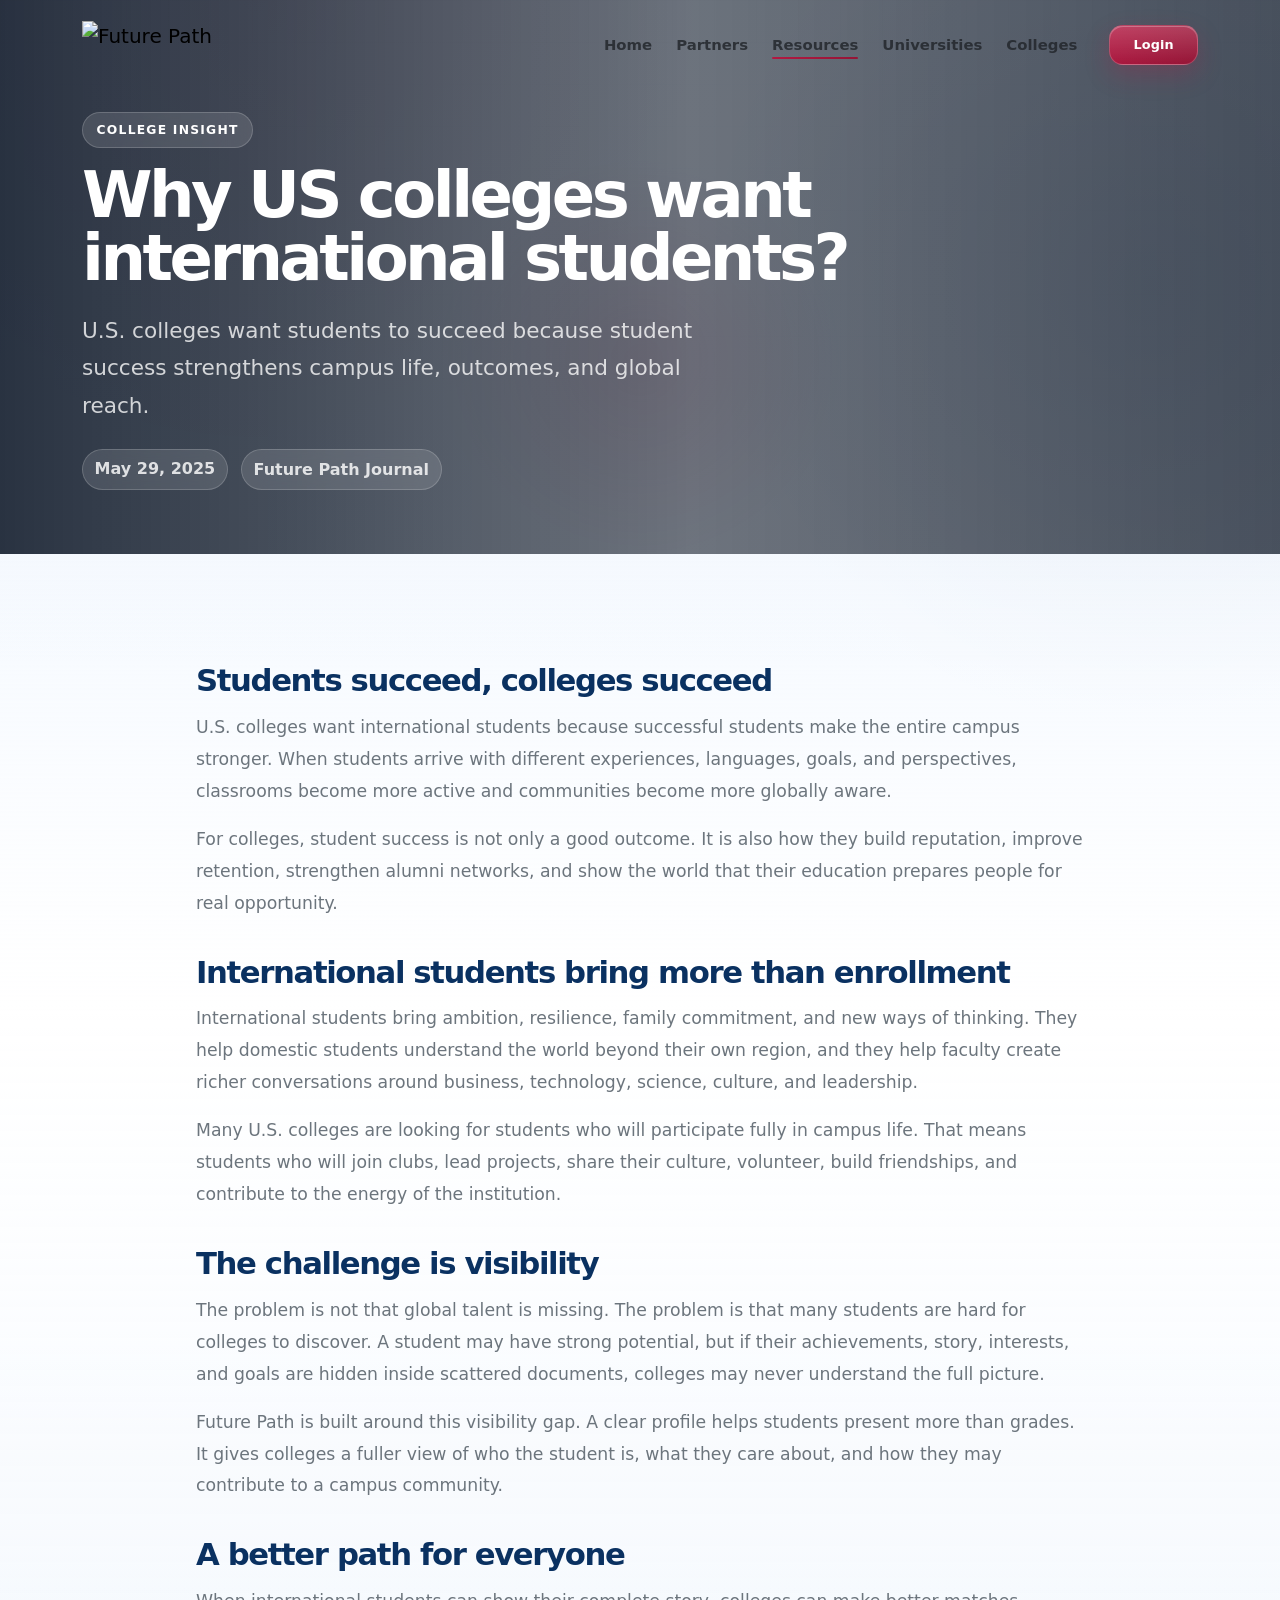
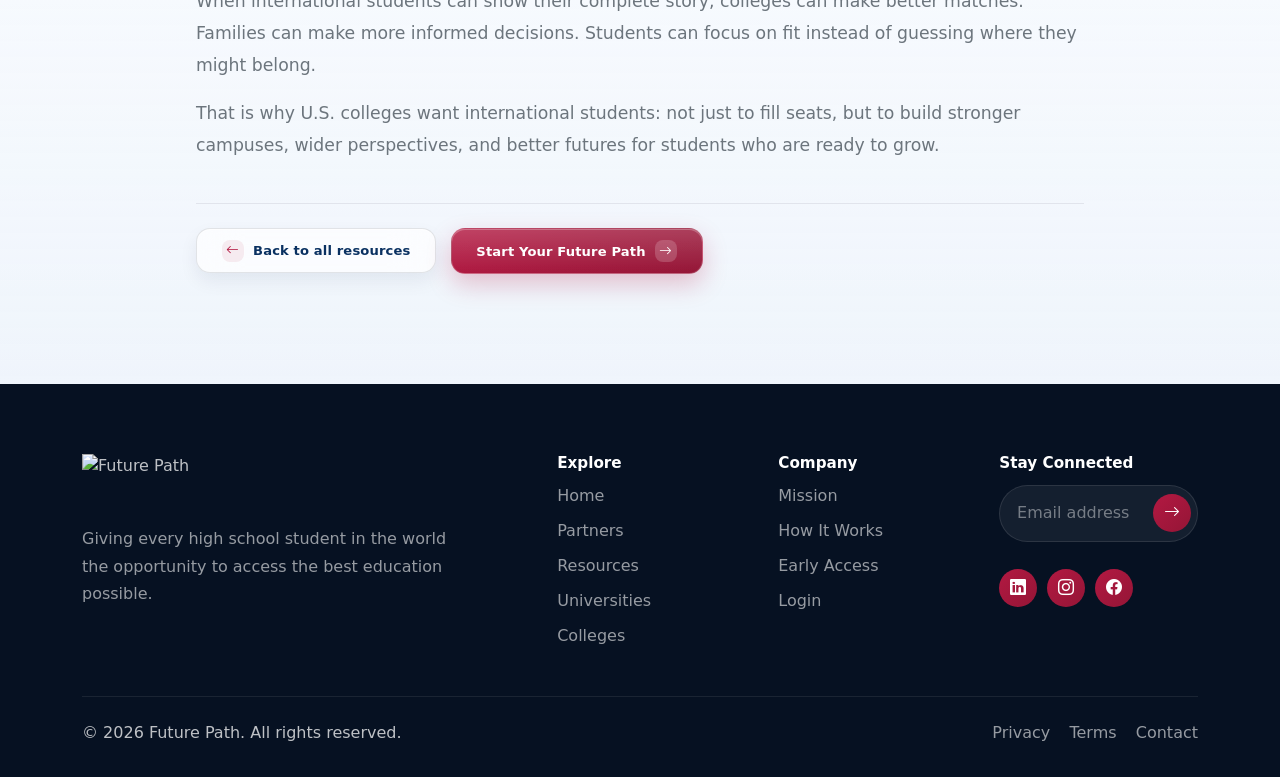
==== article.html @ 93740e4b "first commit first commit" ====
<!doctype html>
<html lang="en">
  <head>
    <meta charset="utf-8">
    <meta name="viewport" content="width=device-width, initial-scale=1">
    <meta
      name="description"
      content="Read the full Future Path Journal article."
    >
    <title>Future Path Journal Article | Future Path</title>

    <link rel="preconnect" href="https://cdn.jsdelivr.net">
    <link rel="preconnect" href="https://unpkg.com">
    <link
      href="https://cdn.jsdelivr.net/npm/bootstrap@5.3.3/dist/css/bootstrap.min.css"
      rel="stylesheet"
      integrity="sha384-QWTKZyjpPEjISv5WaRU9Oer+R0CEaRZ9SAzqREqN7E1MxLvmwPpT2cyVnf0O8sDG"
      crossorigin="anonymous"
    >
    <link
      href="https://cdn.jsdelivr.net/npm/bootstrap-icons@1.11.3/font/bootstrap-icons.min.css"
      rel="stylesheet"
    >
    <link rel="stylesheet" href="https://unpkg.com/aos@2.3.1/dist/aos.css">
    <link rel="stylesheet" href="https://cdn.jsdelivr.net/npm/swiper@11/swiper-bundle.min.css">
    <link rel="stylesheet" href="style.css">
  </head>
  <body>
    <div class="page-noise" aria-hidden="true"></div>
    <div class="cursor-glow" aria-hidden="true"></div>

    <nav class="navbar navbar-expand-lg fixed-top fp-navbar" aria-label="Primary navigation">
      <div class="container">
        <a class="navbar-brand brand-mark" href="index.html#home" aria-label="Future Path home">
          <img
            class="brand-logo"
            src="https://myfuturepath.us/web/image/website/1/logo/My%20Website?unique=0751440"
            alt="Future Path"
          >
        </a>

        <button
          class="navbar-toggler border-0"
          type="button"
          data-bs-toggle="collapse"
          data-bs-target="#mainNavbar"
          aria-controls="mainNavbar"
          aria-expanded="false"
          aria-label="Toggle navigation"
        >
          <span class="hamburger-lines">
            <span></span>
            <span></span>
            <span></span>
          </span>
        </button>

        <div class="collapse navbar-collapse" id="mainNavbar">
          <ul class="navbar-nav ms-auto align-items-lg-center gap-lg-2">
            <li class="nav-item"><a class="nav-link" href="index.html#home">Home</a></li>
            <li class="nav-item"><a class="nav-link" href="index.html#partners">Partners</a></li>
            <li class="nav-item"><a class="nav-link active" href="resources.html">Resources</a></li>
            <li class="nav-item"><a class="nav-link" href="universities.html">Universities</a></li>
            <li class="nav-item"><a class="nav-link" href="https://myfuturepath.us/web/login">Colleges</a></li>
          </ul>
          <div class="nav-actions ms-lg-4">
            <a class="btn btn-primary-gradient" href="https://myfuturepath.us/web/login">Login</a>
          </div>
        </div>
      </div>
    </nav>

    <main id="article" class="article-page" data-article-page>
      <section class="article-hero section-shell overflow-hidden">
        <div class="container position-relative">
          <div class="article-hero-grid">
            <div class="article-hero-copy" data-aos="fade-up">
              <span id="articleCategory" class="eyebrow">Journal</span>
              <h1 id="articleTitle" class="display-heading">The Future Path Journal</h1>
              <p id="articleExcerpt" class="hero-subtitle"></p>
              <div class="article-meta-line">
                <time id="articleDate"></time>
                <span>Future Path Journal</span>
              </div>
            </div>
          </div>
        </div>
      </section>

      <section class="article-content-section section-padding">
        <div class="container">
          <article class="article-shell" data-aos="fade-up">
            <div id="articleBody" class="article-body"></div>
            <div class="article-actions">
              <a class="btn btn-glass" href="resources.html#journal-list">
                <i class="bi bi-arrow-left"></i>
                Back to all resources
              </a>
              <a class="btn btn-primary-gradient" href="https://myfuturepath.us/web/signup">
                Start Your Future Path
                <i class="bi bi-arrow-right"></i>
              </a>
            </div>
          </article>
        </div>
      </section>
    </main>

    <footer class="site-footer">
      <div class="container">
        <div class="footer-top">
          <div class="footer-brand">
            <a class="brand-mark" href="index.html#home">
              <img
                class="brand-logo footer-logo"
                src="https://myfuturepath.us/web/image/website/1/logo/My%20Website?unique=0751440"
                alt="Future Path"
              >
            </a>
            <p>
              Giving every high school student in the world the opportunity to access the best education possible.
            </p>
          </div>
          <div class="footer-links">
            <div>
              <h3>Explore</h3>
              <a href="index.html#home">Home</a>
              <a href="index.html#partners">Partners</a>
              <a href="resources.html">Resources</a>
              <a href="universities.html">Universities</a>
              <a href="https://myfuturepath.us/web/login">Colleges</a>
            </div>
            <div>
              <h3>Company</h3>
              <a href="index.html#partners">Mission</a>
              <a href="index.html#how-it-works">How It Works</a>
              <a href="index.html#final-cta">Early Access</a>
              <a href="https://myfuturepath.us/web/login">Login</a>
            </div>
            <div>
              <h3>Stay Connected</h3>
              <form class="newsletter-form">
                <label class="visually-hidden" for="newsletterEmail">Email address</label>
                <input id="newsletterEmail" type="email" placeholder="Email address">
                <button type="submit" aria-label="Subscribe"><i class="bi bi-arrow-right"></i></button>
              </form>
              <div class="social-links">
                <a href="#" aria-label="LinkedIn"><i class="bi bi-linkedin"></i></a>
                <a href="#" aria-label="Instagram"><i class="bi bi-instagram"></i></a>
                <a href="#" aria-label="Facebook"><i class="bi bi-facebook"></i></a>
              </div>
            </div>
          </div>
        </div>
        <div class="footer-bottom">
          <span>&copy; 2026 Future Path. All rights reserved.</span>
          <div>
            <a href="#">Privacy</a>
            <a href="#">Terms</a>
            <a href="#">Contact</a>
          </div>
        </div>
      </div>
    </footer>

    <script
      src="https://cdn.jsdelivr.net/npm/bootstrap@5.3.3/dist/js/bootstrap.bundle.min.js"
      integrity="sha384-YvpcrYf0tY3lHB60NNkmXc5s9fDVZLESaAA55NDzOxhy9GkcIdslK1eN7N6jIeHz"
      crossorigin="anonymous"
    ></script>
    <script src="https://unpkg.com/aos@2.3.1/dist/aos.js"></script>
    <script src="https://cdn.jsdelivr.net/npm/swiper@11/swiper-bundle.min.js"></script>
    <script src="script.js"></script>
  </body>
</html>
---- style.css ----
:root {
  --100: #F8F9FA;
  --200: #E9ECEF;
  --300: #DEE2E6;
  --400: #CED4DA;
  --500: #ADB5BD;
  --600: #6C757D;
  --700: #495057;
  --800: #343A40;
  --900: #212529;
  --white-85: rgba(255, 255, 255, 0.85);
  --white-75: rgba(255, 255, 255, 0.75);
  --white-50: rgba(255, 255, 255, 0.5);
  --white-25: rgba(255, 255, 255, 0.25);
  --black-75: rgba(0, 0, 0, 0.75);
  --black-50: rgba(0, 0, 0, 0.5);
  --black-25: rgba(0, 0, 0, 0.25);
  --black-15: rgba(0, 0, 0, 0.15);
  --fp-red: #B31942;
  --fp-red-dark: #941536;
  --fp-navy: #0A3161;
  --fp-blue: #0A3161;
  --fp-sky: #315F8E;
  --fp-teal: #B31942;
  --fp-gold: #E9ECEF;
  --fp-ink: #212529;
  --fp-muted: #6C757D;
  --fp-white: #FFFFFF;
  --fp-soft: #F8F9FA;
  --fp-glass: rgba(255, 255, 255, 0.11);
  --fp-glass-border: rgba(255, 255, 255, 0.22);
  --fp-shadow: 0 28px 90px rgba(10, 49, 97, 0.16);
  --fp-radius: 28px;
  --fp-radius-lg: 38px;
  --fp-gradient: linear-gradient(135deg, var(--fp-red), var(--fp-red-dark));
  --fp-brand-gradient: linear-gradient(135deg, var(--fp-red), var(--fp-navy));
  --fp-warm-gradient: linear-gradient(135deg, var(--fp-red), var(--fp-navy));
}

* {
  box-sizing: border-box;
}

html {
  scroll-behavior: smooth;
}

body {
  margin: 0;
  min-width: 320px;
  overflow-x: hidden;
  color: var(--fp-ink);
  font-family: Inter, ui-sans-serif, system-ui, -apple-system, BlinkMacSystemFont, "Segoe UI", sans-serif;
  background:
    radial-gradient(circle at 20% 0%, rgba(179, 25, 66, 0.08), transparent 28rem),
    radial-gradient(circle at 90% 12%, rgba(10, 49, 97, 0.1), transparent 28rem),
    linear-gradient(180deg, var(--100) 0%, var(--fp-white) 36%, var(--200) 100%);
}

a {
  color: inherit;
  text-decoration: none;
}

img {
  max-width: 100%;
}

body:not(.aos-enabled) [data-aos] {
  opacity: 1 !important;
  transform: none !important;
  transition: none !important;
}

/* Local Bootstrap layout fallback keeps the page composed if CDN assets are unavailable. */
.container {
  width: min(100% - 2rem, 1320px);
  margin-right: auto;
  margin-left: auto;
}

.row {
  --bs-gutter-x: 1.5rem;
  --bs-gutter-y: 0;
  display: flex;
  flex-wrap: wrap;
  margin-top: calc(-1 * var(--bs-gutter-y));
  margin-right: calc(-0.5 * var(--bs-gutter-x));
  margin-left: calc(-0.5 * var(--bs-gutter-x));
}

.row > * {
  width: 100%;
  max-width: 100%;
  padding-right: calc(var(--bs-gutter-x) * 0.5);
  padding-left: calc(var(--bs-gutter-x) * 0.5);
  margin-top: var(--bs-gutter-y);
}

.g-4,
.gy-4 {
  --bs-gutter-y: 1.5rem;
}

.g-4,
.gx-4 {
  --bs-gutter-x: 1.5rem;
}

.g-5,
.gy-5 {
  --bs-gutter-y: 3rem;
}

.g-5,
.gx-5 {
  --bs-gutter-x: 3rem;
}

.align-items-center {
  align-items: center;
}

.align-items-start {
  align-items: flex-start;
}

.align-items-end {
  align-items: flex-end;
}

.justify-content-between {
  justify-content: space-between;
}

.justify-content-center {
  justify-content: center;
}

.position-relative {
  position: relative;
}

.overflow-hidden {
  overflow: hidden;
}

.text-center {
  text-align: center;
}

.mx-auto {
  margin-right: auto;
  margin-left: auto;
}

.mt-4 {
  margin-top: 1.5rem;
}

.mb-5 {
  margin-bottom: 3rem;
}

.ms-auto {
  margin-left: auto;
}

.w-100 {
  width: 100%;
}

.min-vh-100 {
  min-height: 100vh;
}

.order-1 {
  order: 1;
}

.order-2 {
  order: 2;
}

.visually-hidden {
  position: absolute !important;
  width: 1px !important;
  height: 1px !important;
  padding: 0 !important;
  margin: -1px !important;
  overflow: hidden !important;
  clip: rect(0, 0, 0, 0) !important;
  white-space: nowrap !important;
  border: 0 !important;
}

.fixed-top {
  position: fixed;
  top: 0;
  right: 0;
  left: 0;
  z-index: 1030;
}

.navbar {
  display: flex;
  align-items: center;
}

.navbar > .container,
.navbar-collapse,
.navbar-nav {
  display: flex;
  align-items: center;
}

.navbar > .container {
  justify-content: space-between;
}

.navbar-brand {
  margin-right: 1rem;
  white-space: nowrap;
}

.navbar-nav {
  flex-direction: column;
  margin: 0;
  padding-left: 0;
  list-style: none;
}

.nav-link {
  display: block;
  padding: 0.5rem;
}

.navbar-toggler {
  padding: 0.5rem;
  background: transparent;
}

.border-0 {
  border: 0 !important;
}

.collapse:not(.show) {
  display: none;
}

.btn-link {
  border: 0;
  background: transparent;
}

@media (min-width: 768px) {
  .col-md-6 {
    flex: 0 0 auto;
    width: 50%;
  }
}

@media (min-width: 992px) {
  .col-lg-3 {
    flex: 0 0 auto;
    width: 25%;
  }

  .col-lg-4 {
    flex: 0 0 auto;
    width: 33.333333%;
  }

  .col-lg-5 {
    flex: 0 0 auto;
    width: 41.666667%;
  }

  .col-lg-6 {
    flex: 0 0 auto;
    width: 50%;
  }

  .col-lg-7 {
    flex: 0 0 auto;
    width: 58.333333%;
  }

  .navbar-expand-lg .navbar-toggler {
    display: none;
  }

  .navbar-expand-lg .navbar-collapse {
    display: flex !important;
    flex-basis: auto;
  }

  .navbar-expand-lg .navbar-nav {
    flex-direction: row;
  }

  .ms-lg-4 {
    margin-left: 1.5rem;
  }

  .order-lg-1 {
    order: 1;
  }

  .order-lg-2 {
    order: 2;
  }
}

@media (min-width: 1200px) {
  .col-xl-3 {
    flex: 0 0 auto;
    width: 25%;
  }

  .col-xl-4 {
    flex: 0 0 auto;
    width: 33.333333%;
  }
}

.page-noise {
  position: fixed;
  inset: 0;
  z-index: -2;
  pointer-events: none;
  opacity: 0.28;
  background-image:
    linear-gradient(rgba(7, 22, 47, 0.03) 1px, transparent 1px),
    linear-gradient(90deg, rgba(7, 22, 47, 0.03) 1px, transparent 1px);
  background-size: 42px 42px;
  mask-image: linear-gradient(to bottom, black, transparent 78%);
}

.cursor-glow {
  position: fixed;
  left: var(--cursor-x, 50vw);
  top: var(--cursor-y, 40vh);
  z-index: -1;
  width: 420px;
  height: 420px;
  pointer-events: none;
  border-radius: 50%;
  background: radial-gradient(circle, rgba(179, 25, 66, 0.12), transparent 68%);
  transform: translate(-50%, -50%);
  transition: opacity 0.25s ease;
}

.section-padding {
  padding: 110px 0;
}

.section-shell {
  position: relative;
}

.section-heading {
  max-width: 820px;
}

.eyebrow {
  display: inline-flex;
  align-items: center;
  gap: 0.55rem;
  width: fit-content;
  margin-bottom: 1rem;
  padding: 0.48rem 0.85rem;
  color: #075985;
  font-size: 0.77rem;
  font-weight: 800;
  letter-spacing: 0.1em;
  text-transform: uppercase;
  border: 1px solid rgba(29, 92, 255, 0.16);
  border-radius: 999px;
  background: rgba(255, 255, 255, 0.68);
  box-shadow: 0 12px 40px rgba(29, 92, 255, 0.08);
  backdrop-filter: blur(18px);
}

.section-title {
  margin: 0;
  color: var(--fp-navy);
  font-size: clamp(2.2rem, 5vw, 4.5rem);
  font-weight: 850;
  line-height: 0.95;
  letter-spacing: -0.065em;
}

.section-lead {
  margin: 0;
  color: var(--fp-muted);
  font-size: clamp(1rem, 1.4vw, 1.16rem);
  line-height: 1.75;
}

.glass-panel {
  border: 1px solid rgba(255, 255, 255, 0.58);
  border-radius: var(--fp-radius-lg);
  background: linear-gradient(145deg, rgba(255, 255, 255, 0.82), rgba(255, 255, 255, 0.46));
  box-shadow: var(--fp-shadow);
  backdrop-filter: blur(24px);
}

.btn {
  --bs-btn-padding-x: 1.55rem;
  --bs-btn-padding-y: 0.68rem;
  position: relative;
  isolation: isolate;
  overflow: hidden;
  min-height: 42px;
  padding: var(--bs-btn-padding-y) var(--bs-btn-padding-x);
  display: inline-flex;
  align-items: center;
  justify-content: center;
  gap: 0.58rem;
  border-radius: 14px;
  font-size: 0.82rem;
  font-weight: 780;
  line-height: 1.15;
  letter-spacing: 0.01em;
  white-space: nowrap;
  transition: transform 0.22s ease, box-shadow 0.22s ease, border-color 0.22s ease, background 0.22s ease;
}

.btn:hover {
  transform: translateY(-2px);
}

.btn:active {
  transform: translateY(0) scale(0.985);
}

.btn-lg {
  --bs-btn-padding-x: 1.8rem;
  --bs-btn-padding-y: 0.78rem;
  min-height: 46px;
  font-size: 0.86rem;
}

.btn-primary-gradient {
  color: var(--fp-white);
  border: 1px solid rgba(255, 255, 255, 0.2);
  background:
    linear-gradient(180deg, rgba(255, 255, 255, 0.18), rgba(255, 255, 255, 0)),
    linear-gradient(135deg, var(--fp-red), var(--fp-red-dark));
  box-shadow: 0 10px 24px rgba(179, 25, 66, 0.25), inset 0 1px 0 rgba(255, 255, 255, 0.26);
}

.btn-primary-gradient::before,
.btn-glass::before {
  position: absolute;
  inset: -2px;
  z-index: -1;
  content: "";
  background: linear-gradient(110deg, transparent 20%, rgba(255, 255, 255, 0.44) 42%, transparent 62%);
  transform: translateX(-120%) skewX(-18deg);
  transition: transform 0.55s ease;
}

.btn-primary-gradient i,
.btn-glass i {
  display: grid;
  width: 22px;
  height: 22px;
  place-items: center;
  font-size: 0.8rem;
  border-radius: 8px;
  background: rgba(255, 255, 255, 0.18);
  transition: transform 0.22s ease, background 0.22s ease;
}

.btn-primary-gradient:hover {
  color: var(--fp-white);
  box-shadow: 0 14px 32px rgba(179, 25, 66, 0.34), inset 0 1px 0 rgba(255, 255, 255, 0.3);
}

.btn-primary-gradient:hover::before,
.btn-glass:hover::before {
  transform: translateX(120%) skewX(-18deg);
}

.btn-primary-gradient:hover i,
.btn-glass:hover i {
  transform: translateX(2px);
}

.btn-glass {
  color: var(--fp-navy);
  border: 1px solid rgba(15, 23, 42, 0.11);
  background: rgba(255, 255, 255, 0.7);
  box-shadow: 0 8px 18px rgba(8, 32, 75, 0.07), inset 0 1px 0 rgba(255, 255, 255, 0.58);
  backdrop-filter: blur(20px);
}

.btn-glass:hover {
  color: var(--fp-blue);
  border-color: rgba(29, 92, 255, 0.24);
  background: rgba(255, 255, 255, 0.95);
}

.btn-glass i {
  color: var(--fp-red);
  background: rgba(179, 25, 66, 0.08);
}

.hero-section .btn-glass,
.final-cta .btn-glass {
  color: var(--fp-navy);
  border-color: rgba(10, 49, 97, 0.12);
  background: rgba(255, 255, 255, 0.84);
  box-shadow: 0 10px 24px rgba(10, 49, 97, 0.08), inset 0 1px 0 rgba(255, 255, 255, 0.7);
}

.hero-section .btn-glass:hover,
.final-cta .btn-glass:hover {
  color: var(--fp-red);
  border-color: rgba(179, 25, 66, 0.2);
  background: var(--fp-white);
}

.hero-section .btn-glass i,
.final-cta .btn-glass i {
  color: var(--fp-red);
  background: rgba(179, 25, 66, 0.08);
}

.fp-navbar {
  padding: 1rem 0;
  transition: padding 0.25s ease, background 0.25s ease, box-shadow 0.25s ease, border-color 0.25s ease;
}

.fp-navbar.scrolled,
.fp-navbar.nav-open {
  padding: 0.72rem 0;
  border-bottom: 1px solid rgba(15, 23, 42, 0.08);
  background: rgba(255, 255, 255, 0.78);
  box-shadow: 0 18px 48px rgba(15, 23, 42, 0.08);
  backdrop-filter: blur(24px);
}

.brand-mark {
  display: inline-flex;
  align-items: center;
  gap: 0;
}

.brand-logo {
  display: block;
  width: auto;
  height: 48px;
  object-fit: contain;
}

.footer-logo {
  height: 52px;
}

.brand-orbit {
  position: relative;
  display: grid;
  flex: 0 0 auto;
  width: 46px;
  height: 46px;
  place-items: center;
  border-radius: 17px;
  background:
    radial-gradient(circle at 68% 25%, rgba(255, 255, 255, 0.9), transparent 24%),
    var(--fp-gradient);
  box-shadow: 0 16px 40px rgba(29, 92, 255, 0.28);
}

.brand-orbit::before {
  position: absolute;
  inset: 8px;
  content: "";
  border: 1.5px solid rgba(255, 255, 255, 0.8);
  border-radius: 50%;
  transform: rotate(-22deg) scaleX(1.28);
}

.brand-orbit span {
  width: 10px;
  height: 10px;
  border-radius: 50%;
  background: var(--fp-white);
  box-shadow: 0 0 20px rgba(255, 255, 255, 0.9);
}

.brand-copy {
  display: flex;
  flex-direction: column;
  line-height: 1.05;
}

.brand-copy strong {
  color: var(--fp-navy);
  font-size: 1.05rem;
  font-weight: 900;
  letter-spacing: -0.03em;
}

.brand-copy small {
  color: var(--fp-muted);
  font-size: 0.72rem;
  font-weight: 750;
}

.navbar-nav .nav-link {
  position: relative;
  color: rgba(7, 22, 47, 0.72);
  font-size: 0.93rem;
  font-weight: 760;
}

.navbar-nav .nav-link::after {
  position: absolute;
  right: 0.5rem;
  bottom: 0.35rem;
  left: 0.5rem;
  height: 2px;
  content: "";
  border-radius: 99px;
  background: var(--fp-gradient);
  transform: scaleX(0);
  transform-origin: right;
  transition: transform 0.25s ease;
}

.navbar-nav .nav-link:hover,
.navbar-nav .nav-link.active {
  color: var(--fp-blue);
}

.navbar-nav .nav-link:hover::after,
.navbar-nav .nav-link.active::after {
  transform: scaleX(1);
  transform-origin: left;
}

.fp-navbar:not(.scrolled):not(.nav-open) .brand-copy strong,
.fp-navbar:not(.scrolled):not(.nav-open) .navbar-nav .nav-link {
  color: rgba(33, 37, 41, 0.82);
}

.fp-navbar:not(.scrolled):not(.nav-open) .brand-copy small {
  color: rgba(73, 80, 87, 0.72);
}

.fp-navbar:not(.scrolled):not(.nav-open) .hamburger-lines span {
  background: var(--fp-navy);
}

.nav-actions {
  display: flex;
  align-items: center;
  gap: 0.65rem;
}

.nav-actions .btn {
  min-height: 40px;
  padding-inline: 1.45rem;
  font-size: 0.8rem;
}

.hamburger-lines {
  display: grid;
  gap: 5px;
  width: 28px;
}

.hamburger-lines span {
  display: block;
  height: 2px;
  border-radius: 999px;
  background: var(--fp-navy);
  transition: transform 0.25s ease, opacity 0.25s ease;
}

.navbar-toggler[aria-expanded="true"] .hamburger-lines span:nth-child(1) {
  transform: translateY(7px) rotate(45deg);
}

.navbar-toggler[aria-expanded="true"] .hamburger-lines span:nth-child(2) {
  opacity: 0;
}

.navbar-toggler[aria-expanded="true"] .hamburger-lines span:nth-child(3) {
  transform: translateY(-7px) rotate(-45deg);
}

.hero-section {
  width: 100%;
  min-height: 100vh;
  min-height: 100svh;
  margin: 0;
  color: var(--fp-ink);
  background:
    radial-gradient(circle at 15% 18%, rgba(179, 25, 66, 0.12), transparent 24rem),
    radial-gradient(circle at 82% 14%, rgba(10, 49, 97, 0.12), transparent 28rem),
    radial-gradient(circle at 76% 78%, rgba(179, 25, 66, 0.08), transparent 30rem),
    linear-gradient(135deg, #ffffff 0%, #f8f9fa 42%, #eef3f8 100%);
}

.hero-section > .container,
.hero-section .row {
  min-height: 100vh;
  min-height: 100svh;
}

.hero-bg {
  position: absolute;
  inset: 0;
  overflow: hidden;
}

.hero-orb {
  position: absolute;
  width: 34vw;
  min-width: 260px;
  aspect-ratio: 1;
  border-radius: 50%;
  filter: blur(4px);
  opacity: 0.7;
  animation: floatOrb 12s ease-in-out infinite;
}

.hero-orb-one {
  left: -10vw;
  top: 12vh;
  background: radial-gradient(circle, rgba(179, 25, 66, 0.16), transparent 68%);
}

.hero-orb-two {
  right: -8vw;
  top: 4vh;
  background: radial-gradient(circle, rgba(10, 49, 97, 0.14), transparent 68%);
  animation-delay: -4s;
}

.hero-orb-three {
  right: 28vw;
  bottom: -16vw;
  background: radial-gradient(circle, rgba(179, 25, 66, 0.1), transparent 68%);
  animation-delay: -8s;
}

.particle-field::before,
.particle-field::after {
  position: absolute;
  inset: 0;
  content: "";
  opacity: 0.6;
  background-image:
    radial-gradient(circle, rgba(10, 49, 97, 0.16) 1px, transparent 1.5px),
    radial-gradient(circle, rgba(179, 25, 66, 0.16) 1px, transparent 1.5px);
  background-position: 0 0, 34px 62px;
  background-size: 120px 120px, 170px 170px;
  animation: driftParticles 28s linear infinite;
}

.particle-field::after {
  opacity: 0.28;
  animation-duration: 42s;
  animation-direction: reverse;
}

.hero-copy {
  max-width: 680px;
  padding-top: 5rem;
}

.hero-section .eyebrow {
  color: var(--fp-navy);
  border-color: rgba(179, 25, 66, 0.14);
  background: rgba(255, 255, 255, 0.86);
}

.display-heading {
  margin: 0 0 1.4rem;
  color: var(--fp-navy);
  font-family: ui-sans-serif, Inter, "Segoe UI", system-ui, -apple-system, BlinkMacSystemFont, sans-serif;
  font-size: clamp(2.7rem, 6.4vw, 6.1rem);
  font-weight: 850;
  line-height: 0.98;
  letter-spacing: -0.055em;
  text-wrap: balance;
}

.display-heading span {
  display: block;
  color: transparent;
  background: linear-gradient(110deg, var(--fp-red), var(--fp-red-dark));
  background-clip: text;
  -webkit-background-clip: text;
}

.hero-subtitle {
  max-width: 660px;
  margin: 0;
  color: var(--fp-muted);
  font-size: clamp(1.08rem, 1.7vw, 1.35rem);
  line-height: 1.75;
}

.hero-actions {
  display: flex;
  flex-wrap: wrap;
  align-items: center;
  gap: 0.9rem;
  margin-top: 2.1rem;
}

.hero-actions .btn {
  flex: 0 0 auto;
  min-height: 50px;
  padding: 0.86rem 2rem;
  gap: 0.7rem;
  font-size: 0.84rem;
  line-height: 1.15;
  letter-spacing: 0.005em;
}

.hero-actions .btn i {
  flex: 0 0 auto;
}

.hero-metrics {
  display: grid;
  grid-template-columns: repeat(3, minmax(0, 1fr));
  gap: 0.9rem;
  max-width: 650px;
  margin-top: 2.2rem;
}

.hero-metrics div {
  padding: 1rem;
  border: 1px solid rgba(10, 49, 97, 0.08);
  border-radius: 22px;
  background: rgba(255, 255, 255, 0.76);
  box-shadow: 0 18px 48px rgba(10, 49, 97, 0.08);
  backdrop-filter: blur(18px);
}

.hero-metrics strong {
  display: block;
  color: var(--fp-navy);
  font-size: clamp(1.3rem, 2vw, 2rem);
  line-height: 1;
}

.hero-metrics span {
  color: var(--fp-muted);
  font-size: 0.86rem;
}

.hero-metrics strong .counter {
  color: inherit;
  font-size: inherit;
}

.hero-visual {
  position: relative;
  min-height: 680px;
  margin-top: 5rem;
  transform-style: preserve-3d;
}

.world-ring {
  position: absolute;
  inset: 6% 2% auto auto;
  width: min(84vw, 560px);
  height: 420px;
  overflow: hidden;
  border: 10px solid rgba(255, 255, 255, 0.82);
  border-radius: 38px;
  background: var(--fp-white);
  box-shadow: 0 34px 90px rgba(10, 49, 97, 0.18);
  animation: floatCard 7s ease-in-out infinite;
}

.campus-image-card img {
  width: 100%;
  height: 100%;
  object-fit: cover;
}

.campus-image-card::after {
  position: absolute;
  inset: 0;
  content: "";
  background: linear-gradient(180deg, rgba(10, 49, 97, 0.02), rgba(10, 49, 97, 0.48));
}

.campus-card-overlay {
  position: absolute;
  right: 1.15rem;
  bottom: 1.15rem;
  left: 1.15rem;
  z-index: 1;
  padding: 1rem;
  color: var(--fp-white);
  border: 1px solid rgba(255, 255, 255, 0.18);
  border-radius: 24px;
  background: rgba(10, 49, 97, 0.42);
  backdrop-filter: blur(16px);
}

.campus-card-overlay span,
.campus-card-overlay strong {
  display: block;
}

.campus-card-overlay span {
  margin-bottom: 0.4rem;
  color: rgba(255, 255, 255, 0.78);
  font-size: 0.82rem;
  font-weight: 800;
}

.campus-card-overlay strong {
  font-size: 1.45rem;
  line-height: 1;
  letter-spacing: -0.04em;
}

.globe-grid {
  position: absolute;
  inset: 14%;
  display: grid;
  place-items: center;
  color: rgba(255, 255, 255, 0.16);
  font-size: 13rem;
  border: 1px solid rgba(255, 255, 255, 0.1);
  border-radius: 50%;
}

.pin {
  position: absolute;
  z-index: 2;
  padding: 0.35rem 0.6rem;
  color: var(--fp-navy);
  font-size: 0.74rem;
  font-weight: 850;
  border: 1px solid rgba(255, 255, 255, 0.72);
  border-radius: 999px;
  background: rgba(255, 255, 255, 0.86);
  box-shadow: 0 12px 30px rgba(10, 49, 97, 0.12);
  backdrop-filter: blur(14px);
}

.pin-us {
  left: 29%;
  top: 40%;
}

.pin-eu {
  right: 28%;
  top: 30%;
}

.pin-asia {
  right: 18%;
  bottom: 34%;
}

.dashboard-card,
.floating-card {
  position: absolute;
  border: 1px solid rgba(10, 49, 97, 0.08);
  background: rgba(255, 255, 255, 0.84);
  box-shadow: 0 28px 75px rgba(10, 49, 97, 0.16);
  backdrop-filter: blur(24px);
}

.main-dashboard {
  right: 2%;
  bottom: 6%;
  width: min(100%, 520px);
  padding: 1.15rem;
  border-radius: 32px;
}

.mock-window-bar {
  display: flex;
  gap: 0.42rem;
  margin-bottom: 1.1rem;
}

.mock-window-bar span {
  width: 11px;
  height: 11px;
  border-radius: 50%;
  background: rgba(255, 255, 255, 0.45);
}

.dashboard-header,
.preview-top,
.dashboard-top,
.testimonial-author,
.parent-alert {
  display: flex;
  align-items: center;
  justify-content: space-between;
  gap: 1rem;
}

.dashboard-header small,
.dashboard-header h3 {
  margin: 0;
}

.dashboard-header small {
  color: var(--fp-muted);
}

.dashboard-header h3 {
  color: var(--fp-navy);
  font-size: 1.5rem;
  font-weight: 850;
  letter-spacing: -0.04em;
}

.status-pill {
  display: inline-flex;
  align-items: center;
  gap: 0.4rem;
  padding: 0.45rem 0.75rem;
  color: #03372f;
  font-size: 0.75rem;
  font-weight: 850;
  white-space: nowrap;
  border-radius: 999px;
  background: linear-gradient(135deg, #91ffe9, #f6ffbd);
}

.status-pill::before {
  width: 7px;
  height: 7px;
  content: "";
  border-radius: 50%;
  background: #00a878;
  box-shadow: 0 0 0 6px rgba(0, 168, 120, 0.12);
}

.search-shell {
  display: flex;
  align-items: center;
  gap: 0.75rem;
  width: 100%;
  margin-top: 1rem;
  padding: 0.95rem 1rem;
  color: var(--fp-muted);
  border: 1px solid rgba(10, 49, 97, 0.08);
  border-radius: 18px;
  background: rgba(248, 249, 250, 0.9);
}

.college-mini-list {
  display: grid;
  gap: 0.8rem;
  margin-top: 1rem;
}

.college-mini-list article,
.college-results article {
  display: flex;
  align-items: center;
  gap: 0.85rem;
  padding: 0.9rem;
  border-radius: 20px;
  background: rgba(248, 249, 250, 0.9);
}

.college-mini-list article > div:nth-child(2),
.college-results article > div {
  flex: 1;
}

.college-badge {
  display: grid;
  width: 42px;
  height: 42px;
  place-items: center;
  color: var(--fp-white);
  font-weight: 900;
  border-radius: 14px;
  background: var(--fp-gradient);
}

.college-mini-list strong,
.college-mini-list span {
  display: block;
}

.college-mini-list strong {
  color: var(--fp-navy);
  font-size: 0.93rem;
}

.college-mini-list span {
  color: var(--fp-muted);
  font-size: 0.82rem;
}

.floating-card {
  display: flex;
  align-items: center;
  gap: 0.8rem;
  padding: 0.85rem;
  color: var(--fp-navy);
  border-radius: 24px;
}

.profile-card {
  top: 15%;
  left: -4%;
  width: 258px;
  animation: floatCard 6.5s ease-in-out infinite;
}

.floating-photo-card {
  position: absolute;
  overflow: hidden;
  width: 184px;
  border: 7px solid rgba(255, 255, 255, 0.9);
  border-radius: 28px;
  background: var(--fp-white);
  box-shadow: 0 24px 60px rgba(10, 49, 97, 0.18);
  backdrop-filter: blur(20px);
}

.floating-photo-card img {
  display: block;
  width: 100%;
  height: 134px;
  object-fit: cover;
}

.floating-photo-card span {
  display: block;
  padding: 0.72rem 0.78rem;
  color: var(--fp-navy);
  font-size: 0.76rem;
  font-weight: 850;
  line-height: 1.25;
  background: rgba(255, 255, 255, 0.92);
}

.students-photo {
  top: 50%;
  left: -6%;
  animation: floatCard 7.4s ease-in-out infinite -1.5s;
}

.university-photo {
  right: -2%;
  bottom: 21%;
  animation: floatCard 7.9s ease-in-out infinite -3s;
}

.profile-card img,
.testimonial-author img,
.student-avatar img {
  width: 54px;
  height: 54px;
  object-fit: cover;
  border-radius: 18px;
}

.profile-card strong,
.profile-card span,
.stat-card strong,
.stat-card span {
  display: block;
}

.profile-card span,
.stat-card span {
  color: var(--fp-muted);
  font-size: 0.78rem;
}

.mini-progress {
  overflow: hidden;
  height: 7px;
  margin-top: 0.48rem;
  border-radius: 999px;
  background: rgba(10, 49, 97, 0.1);
}

.mini-progress span {
  display: block;
  height: 100%;
  border-radius: inherit;
  background: var(--fp-gradient);
}

.stat-card i {
  display: grid;
  width: 42px;
  height: 42px;
  place-items: center;
  color: var(--fp-navy);
  border-radius: 15px;
  background: #e4fff8;
}

.scholarships {
  top: 8%;
  right: 2%;
  animation: floatCard 7s ease-in-out infinite -2s;
}

.recruiters {
  right: 20%;
  bottom: 0;
  animation: floatCard 7.8s ease-in-out infinite -4s;
}

.scroll-indicator {
  position: absolute;
  right: 50%;
  bottom: 2rem;
  display: grid;
  width: 30px;
  height: 48px;
  place-items: start center;
  padding-top: 9px;
  border: 1px solid rgba(10, 49, 97, 0.2);
  border-radius: 999px;
  transform: translateX(50%);
  background: rgba(255, 255, 255, 0.68);
  box-shadow: 0 12px 28px rgba(10, 49, 97, 0.1);
}

.scroll-indicator span {
  width: 4px;
  height: 9px;
  border-radius: 99px;
  background: var(--fp-red);
  animation: scrollDot 1.6s ease-in-out infinite;
}

.partners-section,
.trust-section,
.showcase-section,
.testimonials-section {
  position: relative;
}

.partners-section::before,
.trust-section::before,
.showcase-section::before,
.pricing-section::before {
  position: absolute;
  inset: 8% auto auto -10%;
  z-index: -1;
  width: 30rem;
  aspect-ratio: 1;
  content: "";
  border-radius: 50%;
  background: radial-gradient(circle, rgba(53, 199, 255, 0.16), transparent 68%);
}

.logo-marquee {
  overflow: hidden;
  padding: 1.05rem 0;
}

.logo-track {
  display: flex;
  width: max-content;
  gap: 1rem;
  animation: marquee 30s linear infinite;
}

.logo-track span {
  display: inline-flex;
  align-items: center;
  gap: 0.65rem;
  min-width: max-content;
  padding: 0.9rem 1.15rem;
  color: rgba(7, 22, 47, 0.72);
  font-weight: 850;
  border: 1px solid rgba(15, 23, 42, 0.08);
  border-radius: 999px;
  background: rgba(255, 255, 255, 0.72);
}

.trust-card,
.feature-card,
.timeline-card,
.pricing-card,
.testimonial-card {
  position: relative;
  overflow: hidden;
  height: 100%;
  border: 1px solid rgba(15, 23, 42, 0.08);
  border-radius: var(--fp-radius);
  background: rgba(255, 255, 255, 0.78);
  box-shadow: 0 20px 55px rgba(8, 32, 75, 0.08);
  transition: transform 0.25s ease, box-shadow 0.25s ease, border-color 0.25s ease;
  backdrop-filter: blur(20px);
}

.trust-card::before,
.feature-card::before,
.pricing-card::before {
  position: absolute;
  inset: -1px;
  z-index: -1;
  content: "";
  background: radial-gradient(circle at var(--tilt-x, 50%) var(--tilt-y, 0%), rgba(53, 199, 255, 0.26), transparent 32%);
  opacity: 0;
  transition: opacity 0.25s ease;
}

.tilt-card:hover {
  border-color: rgba(29, 92, 255, 0.2);
  box-shadow: 0 28px 75px rgba(8, 32, 75, 0.14);
  transform: translateY(-8px);
}

.tilt-card:hover::before {
  opacity: 1;
}

.trust-card {
  display: grid;
  gap: 0.9rem;
  padding: 1.55rem;
}

.trust-card i {
  display: grid;
  width: 48px;
  height: 48px;
  place-items: center;
  color: var(--fp-blue);
  border-radius: 17px;
  background: rgba(29, 92, 255, 0.08);
}

.trust-card strong {
  color: var(--fp-navy);
  font-size: 1.8rem;
  line-height: 1;
  letter-spacing: -0.04em;
}

.trust-card span {
  color: var(--fp-muted);
  line-height: 1.55;
}

.partners-section {
  background:
    radial-gradient(circle at 88% 12%, rgba(179, 25, 66, 0.08), transparent 24rem),
    linear-gradient(180deg, rgba(255, 255, 255, 0), rgba(248, 249, 250, 0.78) 48%, rgba(255, 255, 255, 0));
}

.partner-kicker {
  margin: 1.35rem 0 1rem;
  color: var(--fp-red);
  font-size: clamp(1.15rem, 2vw, 1.55rem);
  font-weight: 850;
  letter-spacing: -0.03em;
}

.partner-mission-card {
  display: grid;
  gap: 1rem;
  padding: 1.65rem;
}

.partner-mission-card i {
  display: grid;
  width: 56px;
  height: 56px;
  place-items: center;
  color: var(--fp-white);
  font-size: 1.5rem;
  border-radius: 20px;
  background: var(--fp-brand-gradient);
  box-shadow: 0 16px 38px rgba(10, 49, 97, 0.2);
}

.partner-mission-card h3,
.partner-options-header h3,
.partner-card h3 {
  margin: 0;
  color: var(--fp-navy);
  font-weight: 850;
  letter-spacing: -0.04em;
}

.partner-mission-card h3 {
  font-size: 1.55rem;
}

.partner-mission-card p {
  margin: 0;
  color: var(--fp-muted);
  line-height: 1.7;
}

.partner-story {
  display: grid;
  grid-template-columns: minmax(0, 1.45fr) minmax(280px, 0.8fr);
  gap: clamp(1.2rem, 3vw, 2.25rem);
  margin-bottom: 4rem;
  padding: clamp(1.25rem, 3vw, 2.4rem);
}

.partner-story p {
  margin: 0 0 1rem;
  color: var(--fp-muted);
  line-height: 1.75;
}

.partner-story p:last-child {
  margin-bottom: 0;
}

.partner-story-highlight {
  display: grid;
  align-content: center;
  gap: 0.85rem;
  padding: 1.45rem;
  color: rgba(255, 255, 255, 0.82);
  border-radius: calc(var(--fp-radius) - 4px);
  background:
    radial-gradient(circle at 20% 0%, rgba(255, 255, 255, 0.16), transparent 16rem),
    var(--fp-navy);
}

.partner-story-highlight span {
  width: fit-content;
  padding: 0.42rem 0.74rem;
  color: var(--fp-white);
  font-size: 0.72rem;
  font-weight: 900;
  letter-spacing: 0.08em;
  text-transform: uppercase;
  border-radius: 999px;
  background: rgba(255, 255, 255, 0.12);
}

.partner-story-highlight p {
  color: rgba(255, 255, 255, 0.78);
}

.partner-options-header {
  max-width: 760px;
  margin-bottom: 2rem;
}

.partner-options-header h3 {
  font-size: clamp(1.8rem, 3vw, 2.8rem);
  line-height: 1.05;
}

.partner-pathways {
  align-items: stretch;
}

.partner-card {
  position: relative;
  overflow: hidden;
  display: flex;
  height: 100%;
  flex-direction: column;
  gap: 1rem;
  padding: clamp(1.35rem, 2.4vw, 2rem);
  border: 1px solid rgba(15, 23, 42, 0.08);
  border-radius: var(--fp-radius);
  background: rgba(255, 255, 255, 0.82);
  box-shadow: 0 20px 55px rgba(8, 32, 75, 0.08);
  backdrop-filter: blur(20px);
  transition: transform 0.25s ease, box-shadow 0.25s ease, border-color 0.25s ease;
}

.partner-card::before {
  position: absolute;
  inset: -1px;
  z-index: -1;
  content: "";
  background: radial-gradient(circle at var(--tilt-x, 50%) var(--tilt-y, 0%), rgba(179, 25, 66, 0.2), transparent 34%);
  opacity: 0;
  transition: opacity 0.25s ease;
}

.partner-card:hover::before {
  opacity: 1;
}

.partner-card-top {
  display: flex;
  align-items: flex-start;
  justify-content: space-between;
  gap: 1rem;
}

.partner-card-top .icon-bubble {
  margin-bottom: 0;
}

.partner-card h3 {
  font-size: clamp(1.35rem, 2vw, 1.8rem);
  line-height: 1.1;
}

.partner-card p {
  margin: 0;
  color: var(--fp-muted);
  line-height: 1.7;
}

.partner-card-featured {
  color: var(--fp-white);
  border-color: rgba(255, 255, 255, 0.2);
  background:
    radial-gradient(circle at 20% 0%, rgba(255, 255, 255, 0.12), transparent 18rem),
    linear-gradient(145deg, var(--fp-navy), #071e3d);
}

.partner-card-featured h3 {
  color: var(--fp-white);
}

.partner-card-featured p {
  color: rgba(255, 255, 255, 0.76);
}

.partner-card-featured .plan-label {
  color: var(--fp-white);
  background: rgba(255, 255, 255, 0.12);
}

.partner-ideal-list {
  display: grid;
  gap: 0.7rem;
  margin: 0.25rem 0;
  padding: 1rem;
  border: 1px solid rgba(10, 49, 97, 0.1);
  border-radius: 22px;
  background: rgba(248, 249, 250, 0.8);
}

.partner-ideal-list strong {
  color: var(--fp-navy);
}

.partner-ideal-list span {
  display: flex;
  align-items: center;
  gap: 0.65rem;
  color: var(--fp-muted);
  line-height: 1.45;
}

.partner-ideal-list i {
  color: var(--fp-red);
}

.features-section {
  position: relative;
  background:
    linear-gradient(180deg, rgba(239, 246, 255, 0), rgba(239, 246, 255, 0.78) 42%, rgba(239, 246, 255, 0));
}

.feature-card {
  padding: 1.65rem;
}

.icon-bubble {
  display: grid;
  width: 58px;
  height: 58px;
  margin-bottom: 1.4rem;
  place-items: center;
  color: var(--fp-white);
  font-size: 1.45rem;
  border-radius: 20px;
  background: var(--fp-gradient);
  box-shadow: 0 16px 38px rgba(29, 92, 255, 0.25);
}

.feature-card h3,
.timeline-card h3,
.pricing-card h3 {
  color: var(--fp-navy);
  font-size: 1.28rem;
  font-weight: 850;
  letter-spacing: -0.035em;
}

.feature-card p,
.timeline-card p,
.pricing-card p {
  margin: 0;
  color: var(--fp-muted);
  line-height: 1.65;
}

.timeline-wrap {
  position: relative;
}

.timeline-line {
  position: absolute;
  top: 58px;
  right: 10%;
  left: 10%;
  height: 2px;
  background: linear-gradient(90deg, transparent, rgba(29, 92, 255, 0.35), transparent);
}

.timeline-card {
  padding: 1.45rem;
}

.step-number {
  display: inline-block;
  margin-bottom: 1rem;
  color: transparent;
  font-size: 3.4rem;
  font-weight: 900;
  line-height: 1;
  background: var(--fp-gradient);
  background-clip: text;
  -webkit-background-clip: text;
}

.timeline-card i {
  position: absolute;
  top: 1.7rem;
  right: 1.5rem;
  color: rgba(29, 92, 255, 0.16);
  font-size: 2rem;
}

.check-list {
  display: grid;
  gap: 0.85rem;
  margin-top: 1.7rem;
}

.check-list span {
  display: flex;
  align-items: center;
  gap: 0.7rem;
  color: var(--fp-navy);
  font-weight: 760;
}

.check-list i {
  color: var(--fp-teal);
  font-size: 1.2rem;
}

.platform-preview {
  display: grid;
  grid-template-columns: 78px 1fr;
  min-height: 560px;
  overflow: hidden;
  padding: 1rem;
}

.preview-sidebar {
  display: flex;
  align-items: center;
  flex-direction: column;
  gap: 1rem;
  padding: 1rem 0.7rem;
  border-radius: 28px;
  background: var(--fp-navy);
}

.sidebar-logo {
  width: 32px;
  height: 32px;
  margin-bottom: 1.2rem;
  border-radius: 12px;
  background: var(--fp-gradient);
}

.preview-sidebar span:not(.active) {
  width: 38px;
  height: 38px;
  border-radius: 14px;
  background: rgba(255, 255, 255, 0.08);
}

.preview-sidebar .active {
  width: 42px;
  height: 42px;
  border-radius: 15px;
  background: rgba(255, 255, 255, 0.95);
}

.preview-main {
  padding: 0.6rem 0.4rem 0.4rem 1rem;
}

.preview-main .search-shell {
  margin-top: 0;
  color: var(--fp-muted);
  border-color: rgba(15, 23, 42, 0.08);
  background: rgba(248, 251, 255, 0.88);
}

.filter-button {
  flex: 0 0 auto;
  min-height: 48px;
  padding: 0.72rem 1rem;
  color: var(--fp-white);
  font-weight: 850;
  border: 1px solid rgba(255, 255, 255, 0.14);
  border-radius: 16px;
  background:
    linear-gradient(135deg, rgba(255, 255, 255, 0.12), transparent),
    var(--fp-navy);
  box-shadow: 0 14px 30px rgba(8, 32, 75, 0.16);
  transition: transform 0.22s ease, box-shadow 0.22s ease;
}

.filter-button:hover {
  transform: translateY(-2px);
  box-shadow: 0 18px 38px rgba(8, 32, 75, 0.22);
}

.map-and-cards {
  display: grid;
  grid-template-columns: 1.1fr 0.9fr;
  gap: 1rem;
  margin-top: 1rem;
}

.us-map-card {
  position: relative;
  display: flex;
  justify-content: end;
  flex-direction: column;
  min-height: 420px;
  overflow: hidden;
  padding: 1.4rem;
  color: var(--fp-white);
  border-radius: 30px;
  background:
    radial-gradient(circle at 26% 35%, rgba(53, 199, 255, 0.34), transparent 8rem),
    radial-gradient(circle at 74% 54%, rgba(39, 215, 182, 0.24), transparent 7rem),
    linear-gradient(135deg, #0b1e43, #081427);
}

.map-grid {
  position: absolute;
  inset: 9%;
  opacity: 0.55;
  border: 1px solid rgba(255, 255, 255, 0.14);
  border-radius: 42% 58% 46% 54% / 54% 42% 58% 46%;
  background-image:
    linear-gradient(rgba(255, 255, 255, 0.08) 1px, transparent 1px),
    linear-gradient(90deg, rgba(255, 255, 255, 0.08) 1px, transparent 1px);
  background-size: 28px 28px;
  animation: morphMap 9s ease-in-out infinite;
}

.map-dot {
  position: absolute;
  width: 12px;
  height: 12px;
  border: 2px solid var(--fp-white);
  border-radius: 50%;
  background: var(--fp-teal);
  box-shadow: 0 0 0 10px rgba(39, 215, 182, 0.13);
}

.dot-1 {
  left: 28%;
  top: 42%;
}

.dot-2 {
  right: 30%;
  top: 35%;
}

.dot-3 {
  right: 24%;
  bottom: 28%;
}

.dot-4 {
  left: 42%;
  bottom: 36%;
}

.us-map-card strong,
.us-map-card small {
  position: relative;
  display: block;
}

.us-map-card strong {
  font-size: 1.6rem;
  letter-spacing: -0.04em;
}

.us-map-card small {
  color: rgba(255, 255, 255, 0.62);
}

.college-results {
  display: grid;
  gap: 0.85rem;
}

.college-results article {
  background: rgba(248, 251, 255, 0.9);
}

.college-results strong,
.college-results small {
  display: block;
}

.college-results strong {
  color: var(--fp-navy);
}

.college-results small {
  color: var(--fp-muted);
}

.college-results button {
  padding: 0.58rem 0.82rem;
  color: var(--fp-blue);
  font-size: 0.82rem;
  font-weight: 850;
  border: 1px solid rgba(29, 92, 255, 0.18);
  border-radius: 13px;
  background: linear-gradient(135deg, rgba(29, 92, 255, 0.11), rgba(53, 199, 255, 0.06));
  transition: transform 0.22s ease, background 0.22s ease, border-color 0.22s ease;
}

.college-results button:hover {
  color: var(--fp-white);
  border-color: rgba(29, 92, 255, 0.4);
  background: var(--fp-gradient);
  transform: translateY(-2px);
}

.profile-dashboard-section,
.parents-section {
  background: linear-gradient(180deg, rgba(255, 255, 255, 0), rgba(239, 246, 255, 0.75), rgba(255, 255, 255, 0));
}

.student-dashboard,
.parent-dashboard {
  padding: 1.25rem;
}

.student-avatar {
  display: flex;
  align-items: center;
  gap: 1rem;
}

.student-avatar h3 {
  margin: 0;
  color: var(--fp-navy);
  font-size: 1.2rem;
  font-weight: 850;
}

.student-avatar span {
  color: var(--fp-muted);
  font-size: 0.9rem;
}

.dashboard-grid {
  display: grid;
  grid-template-columns: repeat(4, minmax(0, 1fr));
  gap: 1rem;
  margin-top: 1rem;
}

.dash-widget {
  min-height: 160px;
  padding: 1.15rem;
  border: 1px solid rgba(15, 23, 42, 0.06);
  border-radius: 24px;
  background: rgba(255, 255, 255, 0.72);
}

.dash-widget small,
.dash-widget strong {
  display: block;
}

.dash-widget small {
  color: var(--fp-muted);
  font-weight: 760;
}

.dash-widget strong {
  margin-top: 0.35rem;
  color: var(--fp-navy);
  font-size: 2rem;
  line-height: 1;
  letter-spacing: -0.05em;
}

.dash-widget p {
  margin: 0.8rem 0 0;
  color: var(--fp-muted);
  font-size: 0.9rem;
  line-height: 1.55;
}

.gpa-widget,
.progress-widget,
.wide-widget {
  grid-column: span 2;
}

.mini-chart {
  display: flex;
  align-items: end;
  gap: 0.45rem;
  height: 74px;
  margin-top: 1rem;
}

.mini-chart span {
  flex: 1;
  border-radius: 999px 999px 6px 6px;
  background: var(--fp-gradient);
}

.circle-progress {
  display: grid;
  width: 96px;
  height: 96px;
  margin: 0.8rem auto 0;
  place-items: center;
  border-radius: 50%;
  background: conic-gradient(var(--fp-blue) calc(var(--progress) * 1%), rgba(29, 92, 255, 0.09) 0);
}

.circle-progress span {
  display: grid;
  width: 72px;
  height: 72px;
  place-items: center;
  color: var(--fp-navy);
  font-weight: 900;
  border-radius: 50%;
  background: var(--fp-white);
}

.skill-tags {
  display: flex;
  flex-wrap: wrap;
  gap: 0.65rem;
  margin-top: 1rem;
}

.skill-tags span {
  padding: 0.55rem 0.75rem;
  color: var(--fp-navy);
  font-size: 0.84rem;
  font-weight: 800;
  border-radius: 999px;
  background: rgba(29, 92, 255, 0.08);
}

.parent-dashboard {
  display: grid;
  gap: 1rem;
}

.parent-alert {
  justify-content: start;
  padding: 1rem;
  border-radius: 24px;
  background: var(--fp-gradient);
}

.parent-alert i {
  display: grid;
  width: 48px;
  height: 48px;
  place-items: center;
  color: var(--fp-blue);
  border-radius: 16px;
  background: var(--fp-white);
}

.parent-alert strong,
.parent-alert span {
  display: block;
  color: var(--fp-white);
}

.parent-alert span {
  opacity: 0.78;
}

.parent-columns {
  display: grid;
  grid-template-columns: 1fr 0.72fr;
  gap: 1rem;
}

.parent-columns > div {
  padding: 1.2rem;
  border-radius: 24px;
  background: rgba(255, 255, 255, 0.72);
}

.parent-columns h3 {
  margin-bottom: 1rem;
  color: var(--fp-navy);
  font-size: 1.2rem;
  font-weight: 850;
}

.application-row {
  margin-top: 1rem;
}

.application-row span {
  color: var(--fp-muted);
  font-weight: 760;
}

.secure-card {
  display: grid;
  align-content: center;
  gap: 0.6rem;
  text-align: center;
}

.secure-card i {
  display: grid;
  width: 58px;
  height: 58px;
  margin: 0 auto 0.2rem;
  place-items: center;
  color: var(--fp-white);
  font-size: 1.35rem;
  border-radius: 20px;
  background: var(--fp-navy);
}

.secure-card strong {
  color: var(--fp-navy);
}

.secure-card span {
  color: var(--fp-muted);
}

.pricing-section {
  position: relative;
}

.pricing-toggle {
  display: inline-flex;
  gap: 0.4rem;
  margin-top: 2rem;
  padding: 0.45rem;
  border: 1px solid rgba(15, 23, 42, 0.08);
  border-radius: 999px;
  background: rgba(255, 255, 255, 0.76);
  box-shadow: 0 14px 40px rgba(8, 32, 75, 0.08);
}

.pricing-toggle button {
  padding: 0.65rem 1rem;
  color: var(--fp-muted);
  font-weight: 850;
  border: 0;
  border-radius: 999px;
  background: transparent;
  transition: color 0.25s ease, background 0.25s ease, box-shadow 0.25s ease;
}

.pricing-toggle button.active {
  color: var(--fp-white);
  background: var(--fp-navy);
  box-shadow: 0 12px 26px rgba(8, 32, 75, 0.18);
}

.pricing-toggle span {
  color: var(--fp-teal);
  font-size: 0.75rem;
}

.pricing-card {
  display: flex;
  flex-direction: column;
  padding: 1.65rem;
}

.pricing-card.featured {
  color: var(--fp-white);
  border-color: rgba(255, 255, 255, 0.25);
  background:
    radial-gradient(circle at 80% 0%, rgba(53, 199, 255, 0.26), transparent 16rem),
    linear-gradient(145deg, #0b1e43, #081427);
  box-shadow: 0 36px 100px rgba(8, 32, 75, 0.26);
  transform: translateY(-12px);
}

.pricing-card.featured h3,
.pricing-card.featured p,
.pricing-card.featured .billing-note,
.pricing-card.featured ul {
  color: rgba(255, 255, 255, 0.78);
}

.pricing-card.featured h3,
.pricing-card.featured .price {
  color: var(--fp-white);
}

.best-badge,
.plan-label {
  width: fit-content;
  padding: 0.44rem 0.72rem;
  font-size: 0.72rem;
  font-weight: 900;
  letter-spacing: 0.08em;
  text-transform: uppercase;
  border-radius: 999px;
}

.best-badge {
  position: absolute;
  top: 1.2rem;
  right: 1.2rem;
  color: #062017;
  background: linear-gradient(135deg, #fff0a6, #8dffd9);
}

.plan-label {
  margin-bottom: 1.2rem;
  color: var(--fp-blue);
  background: rgba(29, 92, 255, 0.08);
}

.pricing-card.featured .plan-label {
  color: #baf7ff;
  background: rgba(255, 255, 255, 0.1);
}

.price {
  margin: 1.35rem 0 0.3rem;
  color: var(--fp-navy);
  font-size: 3.5rem;
  font-weight: 900;
  line-height: 1;
  letter-spacing: -0.08em;
}

.billing-note {
  color: var(--fp-muted);
  font-size: 0.88rem;
}

.pricing-card ul {
  display: grid;
  flex: 1;
  gap: 0.85rem;
  margin: 1.6rem 0;
  padding: 0;
  color: var(--fp-muted);
  list-style: none;
}

.pricing-card li {
  display: flex;
  gap: 0.7rem;
}

.pricing-card li i {
  color: var(--fp-teal);
  font-size: 1.15rem;
}

.testimonial-swiper {
  overflow: visible;
  padding-bottom: 3.2rem;
}

.testimonial-card {
  padding: 1.5rem;
}

.stars {
  color: #f9b233;
  letter-spacing: 0.08em;
}

.testimonial-card p {
  margin: 1rem 0 1.4rem;
  color: var(--fp-navy);
  font-size: 1.06rem;
  line-height: 1.65;
}

.testimonial-author {
  justify-content: start;
}

.testimonial-author strong,
.testimonial-author span {
  display: block;
}

.testimonial-author span {
  color: var(--fp-muted);
  font-size: 0.88rem;
}

.swiper-pagination-bullet {
  width: 10px;
  height: 10px;
  opacity: 0.32;
  background: var(--fp-blue);
}

.swiper-pagination-bullet-active {
  width: 30px;
  border-radius: 999px;
  opacity: 1;
}

.universities-hero {
  min-height: 100vh;
  padding: 7rem 0 4rem;
  color: var(--fp-ink);
}

.universities-first-view {
  display: grid;
  gap: 2rem;
}

.universities-copy {
  max-width: 960px;
  padding-top: 0;
}

.universities-copy .display-heading {
  max-width: 900px;
}

.universities-copy .hero-subtitle {
  max-width: 760px;
}

.universities-hero-panel {
  display: grid;
  gap: 1rem;
  margin-top: 7.5rem;
  padding: 1rem;
}

.university-map-card {
  position: relative;
  display: flex;
  justify-content: end;
  flex-direction: column;
  min-height: 360px;
  overflow: hidden;
  padding: 1.45rem;
  color: var(--fp-white);
  border-radius: 30px;
  background:
    radial-gradient(circle at 22% 28%, rgba(179, 25, 66, 0.36), transparent 9rem),
    radial-gradient(circle at 78% 46%, rgba(53, 199, 255, 0.28), transparent 8rem),
    linear-gradient(135deg, #0b1e43, #081427);
}

.university-map-card strong,
.university-map-card small {
  position: relative;
  display: block;
}

.university-map-card strong {
  font-size: clamp(1.55rem, 3vw, 2.2rem);
  line-height: 1.02;
  letter-spacing: -0.05em;
}

.university-map-card small {
  margin-top: 0.4rem;
  color: rgba(255, 255, 255, 0.66);
}

.university-match-list {
  display: grid;
  gap: 0.8rem;
}

.university-match-list article,
.directory-filters,
.university-card-top,
.university-meta,
.fit-bars span {
  display: flex;
  align-items: center;
}

.university-match-list article {
  gap: 0.85rem;
  padding: 0.9rem;
  border: 1px solid rgba(15, 23, 42, 0.07);
  border-radius: 20px;
  background: rgba(248, 251, 255, 0.9);
}

.university-match-list article div {
  flex: 1;
  min-width: 0;
}

.university-match-list strong,
.university-match-list small {
  display: block;
}

.university-match-list strong {
  color: var(--fp-navy);
  font-weight: 850;
}

.university-match-list small {
  color: var(--fp-muted);
}

.match-score {
  color: var(--fp-red);
  font-weight: 900;
}

.university-finder {
  overflow: hidden;
  padding: 1rem;
}

.finder-toolbar {
  display: flex;
  align-items: center;
  flex-wrap: wrap;
  gap: 0.75rem;
  padding: 0 0 1rem;
}

.finder-toolbar .search-shell {
  flex: 1 1 360px;
  margin-top: 0;
  color: var(--fp-muted);
  border-color: rgba(15, 23, 42, 0.08);
  background: rgba(248, 251, 255, 0.9);
}

.search-shell input {
  min-width: 0;
  width: 100%;
  color: var(--fp-navy);
  font: inherit;
  font-weight: 720;
  border: 0;
  outline: 0;
  background: transparent;
}

.search-shell input::placeholder {
  color: var(--fp-muted);
}

.finder-layout {
  display: block;
}

.finder-sidebar {
  display: grid;
  gap: 1rem;
  align-content: start;
  padding: 1rem;
  border: 1px solid rgba(15, 23, 42, 0.07);
  border-radius: 26px;
  background: rgba(248, 251, 255, 0.84);
}

.filter-group {
  display: grid;
  gap: 0.55rem;
}

.filter-group strong {
  color: var(--fp-navy);
  font-size: 0.78rem;
  font-weight: 900;
  letter-spacing: 0.08em;
  text-transform: uppercase;
}

.filter-option {
  width: 100%;
  padding: 0.62rem 0.75rem;
  color: rgba(7, 22, 47, 0.76);
  font-size: 0.84rem;
  font-weight: 760;
  text-align: left;
  border: 1px solid rgba(15, 23, 42, 0.07);
  border-radius: 14px;
  background: rgba(255, 255, 255, 0.72);
  transition: color 0.22s ease, background 0.22s ease, border-color 0.22s ease, transform 0.22s ease;
}

.filter-option:hover,
.filter-option.active {
  color: var(--fp-white);
  border-color: rgba(179, 25, 66, 0.24);
  background: var(--fp-gradient);
  transform: translateX(3px);
}

.university-scroll-list {
  display: grid;
  grid-template-columns: repeat(3, minmax(0, 1fr));
  gap: 0.9rem;
  max-height: min(56vh, 620px);
  overflow-y: auto;
  padding: 0.25rem 0.35rem 0.25rem 0;
  overscroll-behavior: contain;
  scrollbar-color: rgba(179, 25, 66, 0.42) rgba(10, 49, 97, 0.08);
  scrollbar-width: thin;
}

.university-scroll-list::-webkit-scrollbar {
  width: 10px;
}

.university-scroll-list::-webkit-scrollbar-track {
  border-radius: 999px;
  background: rgba(10, 49, 97, 0.08);
}

.university-scroll-list::-webkit-scrollbar-thumb {
  border: 2px solid rgba(255, 255, 255, 0.72);
  border-radius: 999px;
  background: rgba(179, 25, 66, 0.54);
}

.finder-university-card {
  position: relative;
  overflow: hidden;
  min-height: 190px;
  padding: 1.2rem;
  display: flex;
  flex-direction: column;
  justify-content: space-between;
  border: 1px solid rgba(15, 23, 42, 0.08);
  border-radius: 24px;
  background:
    radial-gradient(circle at 100% 0%, rgba(179, 25, 66, 0.08), transparent 9rem),
    rgba(255, 255, 255, 0.9);
  box-shadow: 0 16px 42px rgba(8, 32, 75, 0.07);
  transition: transform 0.25s ease, box-shadow 0.25s ease, border-color 0.25s ease;
}

.finder-university-card::before {
  position: absolute;
  inset: 0 auto 0 0;
  width: 4px;
  content: "";
  background: var(--fp-gradient);
}

.finder-university-card:hover {
  border-color: rgba(179, 25, 66, 0.18);
  box-shadow: 0 22px 58px rgba(8, 32, 75, 0.12);
  transform: translateY(-3px);
}

.finder-university-card .college-badge {
  width: 48px;
  height: 48px;
  font-size: 0.86rem;
}

.finder-university-card h3 {
  margin: 1.15rem 0 1.4rem;
  color: var(--fp-navy);
  font-size: clamp(1.12rem, 1.6vw, 1.38rem);
  font-weight: 850;
  line-height: 1.08;
  letter-spacing: -0.04em;
}

.finder-university-card > strong {
  display: block;
  width: fit-content;
  padding: 0.58rem 0.78rem;
  color: var(--fp-white);
  font-size: 1.45rem;
  font-weight: 900;
  line-height: 1;
  letter-spacing: -0.055em;
  border: 1px solid rgba(255, 255, 255, 0.18);
  border-radius: 16px;
  background:
    linear-gradient(180deg, rgba(255, 255, 255, 0.14), rgba(255, 255, 255, 0)),
    var(--fp-navy);
  box-shadow: 0 12px 28px rgba(8, 32, 75, 0.14);
}

.finder-empty-message {
  grid-column: 1 / -1;
  margin: 0;
  padding: 2rem;
  color: var(--fp-muted);
  font-weight: 760;
  text-align: center;
  border: 1px dashed rgba(15, 23, 42, 0.14);
  border-radius: 22px;
  background: rgba(255, 255, 255, 0.66);
}

.finder-card-top {
  display: grid;
  grid-template-columns: auto 1fr auto;
  gap: 0.9rem;
  align-items: start;
}

.finder-card-top .plan-label {
  margin-bottom: 0.6rem;
}

.finder-card-top h3 {
  margin: 0;
  color: var(--fp-navy);
  font-size: 1.18rem;
  font-weight: 850;
  line-height: 1.12;
  letter-spacing: -0.035em;
}

.finder-card-top p {
  margin: 0.45rem 0 0;
  color: var(--fp-muted);
  line-height: 1.55;
}

.finder-card-top > strong {
  color: transparent;
  font-size: 1.8rem;
  font-weight: 900;
  line-height: 1;
  letter-spacing: -0.07em;
  background: var(--fp-gradient);
  background-clip: text;
  -webkit-background-clip: text;
}

.finder-university-card .university-meta {
  margin-top: 0.9rem;
}

.university-stats {
  padding-top: 84px;
}

.university-directory {
  position: relative;
  background:
    linear-gradient(180deg, rgba(239, 246, 255, 0), rgba(239, 246, 255, 0.78) 42%, rgba(239, 246, 255, 0));
}

.directory-filters {
  flex-wrap: wrap;
  gap: 0.75rem;
  padding: 1rem;
}

.directory-filters .search-shell {
  flex: 1 1 280px;
  margin-top: 0;
  color: var(--fp-muted);
  border-color: rgba(15, 23, 42, 0.08);
  background: rgba(248, 251, 255, 0.9);
}

.filter-chip {
  min-height: 44px;
  padding: 0.6rem 0.9rem;
  color: var(--fp-navy);
  font-size: 0.82rem;
  font-weight: 850;
  border: 1px solid rgba(15, 23, 42, 0.08);
  border-radius: 999px;
  background: rgba(255, 255, 255, 0.78);
  transition: color 0.22s ease, background 0.22s ease, transform 0.22s ease, border-color 0.22s ease;
}

.filter-chip:hover,
.filter-chip.active {
  color: var(--fp-white);
  border-color: rgba(179, 25, 66, 0.22);
  background: var(--fp-gradient);
  transform: translateY(-2px);
}

.university-card {
  position: relative;
  display: grid;
  grid-template-columns: 0.9fr 1.1fr;
  overflow: hidden;
  height: 100%;
  border: 1px solid rgba(15, 23, 42, 0.08);
  border-radius: var(--fp-radius);
  background: rgba(255, 255, 255, 0.82);
  box-shadow: 0 20px 55px rgba(8, 32, 75, 0.08);
  transition: transform 0.25s ease, box-shadow 0.25s ease, border-color 0.25s ease;
  backdrop-filter: blur(20px);
}

.university-card::before {
  position: absolute;
  inset: -1px;
  z-index: -1;
  content: "";
  background: radial-gradient(circle at var(--tilt-x, 50%) var(--tilt-y, 0%), rgba(179, 25, 66, 0.18), transparent 34%);
  opacity: 0;
  transition: opacity 0.25s ease;
}

.university-card-image {
  position: relative;
  min-height: 100%;
  overflow: hidden;
}

.university-card-image::after {
  position: absolute;
  inset: 0;
  content: "";
  background: linear-gradient(180deg, transparent 45%, rgba(6, 17, 34, 0.72));
}

.university-card-image img {
  width: 100%;
  height: 100%;
  min-height: 315px;
  object-fit: cover;
  transition: transform 0.45s ease;
}

.university-card:hover .university-card-image img {
  transform: scale(1.05);
}

.university-card-image span {
  position: absolute;
  right: 1rem;
  bottom: 1rem;
  z-index: 1;
  padding: 0.45rem 0.72rem;
  color: var(--fp-white);
  font-size: 0.75rem;
  font-weight: 900;
  letter-spacing: 0.08em;
  text-transform: uppercase;
  border-radius: 999px;
  background: rgba(6, 17, 34, 0.62);
  backdrop-filter: blur(12px);
}

.university-card-body {
  display: flex;
  flex-direction: column;
  gap: 1rem;
  padding: 1.35rem;
}

.university-card-top {
  justify-content: space-between;
  gap: 1rem;
}

.university-card-top .plan-label {
  margin-bottom: 0.75rem;
}

.university-card h3 {
  margin: 0;
  color: var(--fp-navy);
  font-size: 1.35rem;
  font-weight: 850;
  line-height: 1.08;
  letter-spacing: -0.04em;
}

.university-card-top > strong {
  color: transparent;
  font-size: 2rem;
  font-weight: 900;
  line-height: 1;
  letter-spacing: -0.06em;
  background: var(--fp-gradient);
  background-clip: text;
  -webkit-background-clip: text;
}

.university-card p {
  margin: 0;
  color: var(--fp-muted);
  line-height: 1.65;
}

.university-meta {
  flex-wrap: wrap;
  gap: 0.55rem;
}

.university-meta span {
  display: inline-flex;
  align-items: center;
  gap: 0.42rem;
  padding: 0.52rem 0.68rem;
  color: rgba(7, 22, 47, 0.76);
  font-size: 0.8rem;
  font-weight: 780;
  border: 1px solid rgba(15, 23, 42, 0.07);
  border-radius: 999px;
  background: rgba(248, 251, 255, 0.86);
}

.university-meta i {
  color: var(--fp-red);
}

.university-card .btn {
  align-self: flex-start;
  margin-top: auto;
}

.university-fit-section {
  padding-top: 80px;
}

.university-fit-panel {
  display: grid;
  grid-template-columns: 1.05fr 0.95fr;
  gap: clamp(1.5rem, 4vw, 3rem);
  overflow: hidden;
  padding: clamp(1.5rem, 4vw, 3.2rem);
}

.fit-score-card {
  position: relative;
  overflow: hidden;
  padding: 1.5rem;
  color: var(--fp-white);
  border-radius: 30px;
  background:
    radial-gradient(circle at 20% 20%, rgba(255, 255, 255, 0.16), transparent 7rem),
    linear-gradient(135deg, var(--fp-navy), #061122);
  box-shadow: 0 24px 70px rgba(8, 32, 75, 0.22);
}

.fit-score-ring {
  display: grid;
  width: 150px;
  height: 150px;
  margin-bottom: 1.3rem;
  place-items: center;
  color: var(--fp-white);
  font-size: 2.4rem;
  font-weight: 900;
  letter-spacing: -0.07em;
  border: 12px solid rgba(255, 255, 255, 0.16);
  border-top-color: var(--fp-red);
  border-radius: 50%;
  box-shadow: inset 0 0 0 1px rgba(255, 255, 255, 0.12);
}

.fit-score-card h3 {
  margin: 0;
  font-size: 1.4rem;
  font-weight: 850;
  letter-spacing: -0.04em;
}

.fit-score-card p {
  margin: 0.7rem 0 1.2rem;
  color: rgba(255, 255, 255, 0.68);
  line-height: 1.65;
}

.fit-bars {
  display: grid;
  gap: 0.85rem;
}

.fit-bars span {
  position: relative;
  justify-content: space-between;
  overflow: hidden;
  min-height: 42px;
  padding: 0.62rem 0.78rem;
  color: rgba(255, 255, 255, 0.84);
  border: 1px solid rgba(255, 255, 255, 0.1);
  border-radius: 999px;
  background: rgba(255, 255, 255, 0.08);
}

.fit-bars strong {
  position: relative;
  z-index: 1;
  font-size: 0.84rem;
}

.fit-bars em {
  position: absolute;
  inset: 0 auto 0 0;
  border-radius: inherit;
  background: linear-gradient(90deg, rgba(179, 25, 66, 0.48), rgba(255, 255, 255, 0.08));
}

.resources-hero {
  min-height: 100vh;
  padding: 7rem 0 4.5rem;
  color: var(--fp-ink);
  background:
    radial-gradient(circle at 14% 20%, rgba(179, 25, 66, 0.12), transparent 24rem),
    radial-gradient(circle at 84% 16%, rgba(10, 49, 97, 0.12), transparent 26rem),
    linear-gradient(135deg, #ffffff 0%, #f8f9fa 48%, #eef3f8 100%);
}

.resources-hero .row {
  min-height: calc(100vh - 11rem);
}

.resources-copy {
  max-width: 920px;
  padding-top: 0;
}

.resources-copy .display-heading {
  max-width: 920px;
}

.resources-copy .display-heading span {
  margin-top: 0.28rem;
  font-size: clamp(2rem, 4.4vw, 4.4rem);
}

.featured-resource-card {
  overflow: hidden;
  padding: 0.85rem;
}

.featured-resource-card img {
  display: block;
  width: 100%;
  height: 300px;
  object-fit: cover;
  border-radius: 30px;
}

.featured-resource-card > div {
  padding: 1.35rem 0.65rem 0.65rem;
}

.featured-resource-card h2 {
  margin: 0;
  color: var(--fp-navy);
  font-size: clamp(1.5rem, 3vw, 2.15rem);
  font-weight: 850;
  line-height: 1.05;
  letter-spacing: -0.05em;
}

.featured-resource-card p {
  margin: 0.85rem 0 1.1rem;
  color: var(--fp-muted);
  line-height: 1.65;
}

.featured-resource-card a {
  display: inline-flex;
  align-items: center;
  gap: 0.45rem;
  color: var(--fp-red);
  font-weight: 850;
}

.resources-journal {
  position: relative;
  background:
    linear-gradient(180deg, rgba(239, 246, 255, 0), rgba(239, 246, 255, 0.82) 38%, rgba(239, 246, 255, 0));
}

.resources-toolbar {
  display: grid;
  grid-template-columns: minmax(0, 1fr) minmax(280px, 420px);
  gap: 1.5rem;
  align-items: end;
  margin-bottom: 2rem;
  padding: clamp(1.25rem, 3vw, 2rem);
}

.resources-toolbar .section-title {
  font-size: clamp(2rem, 4vw, 3.8rem);
}

.resources-search {
  margin-top: 0;
  border-color: rgba(15, 23, 42, 0.08);
  background: rgba(248, 251, 255, 0.92);
}

.resources-grid {
  display: grid;
  grid-template-columns: repeat(2, minmax(0, 1fr));
  gap: 1.2rem;
}

.resource-card {
  position: relative;
  display: grid;
  grid-template-columns: 0.9fr 1.1fr;
  overflow: hidden;
  min-height: 340px;
  border: 1px solid rgba(15, 23, 42, 0.08);
  border-radius: var(--fp-radius);
  background: rgba(255, 255, 255, 0.86);
  box-shadow: 0 20px 55px rgba(8, 32, 75, 0.08);
  transition: transform 0.25s ease, box-shadow 0.25s ease, border-color 0.25s ease;
}

.resource-card-link {
  position: absolute;
  inset: 0;
  z-index: 3;
  border-radius: inherit;
}

.resource-card-link:focus-visible {
  outline: 3px solid rgba(179, 25, 66, 0.45);
  outline-offset: -6px;
}

.resource-card::before {
  position: absolute;
  inset: -1px;
  z-index: -1;
  content: "";
  background: radial-gradient(circle at var(--tilt-x, 50%) var(--tilt-y, 0%), rgba(179, 25, 66, 0.18), transparent 34%);
  opacity: 0;
  transition: opacity 0.25s ease;
}

.resource-card:hover {
  border-color: rgba(179, 25, 66, 0.18);
  box-shadow: 0 26px 70px rgba(8, 32, 75, 0.13);
}

.resource-card:hover::before {
  opacity: 1;
}

.resource-card img {
  width: 100%;
  height: 100%;
  min-height: 340px;
  object-fit: cover;
  transition: transform 0.45s ease;
}

.resource-card:hover img {
  transform: scale(1.05);
}

.resource-card-body {
  display: flex;
  flex-direction: column;
  gap: 0.9rem;
  padding: 1.35rem;
}

.resource-category {
  width: fit-content;
  padding: 0.44rem 0.72rem;
  color: var(--fp-blue);
  font-size: 0.72rem;
  font-weight: 900;
  letter-spacing: 0.08em;
  text-transform: uppercase;
  border-radius: 999px;
  background: rgba(29, 92, 255, 0.08);
}

.resource-card h3 {
  margin: 0;
  color: var(--fp-navy);
  font-size: clamp(1.3rem, 2vw, 1.75rem);
  font-weight: 850;
  line-height: 1.08;
  letter-spacing: -0.045em;
}

.resource-card p {
  margin: 0;
  color: var(--fp-muted);
  line-height: 1.65;
}

.resource-meta {
  display: flex;
  align-items: center;
  justify-content: space-between;
  gap: 1rem;
  margin-top: auto;
  padding-top: 1rem;
  border-top: 1px solid rgba(15, 23, 42, 0.08);
}

.resource-meta time {
  color: var(--fp-muted);
  font-size: 0.86rem;
  font-weight: 760;
}

.resource-meta a {
  color: var(--fp-red);
  font-weight: 850;
  white-space: nowrap;
}

.resource-meta span {
  color: var(--fp-red);
  font-weight: 850;
  white-space: nowrap;
}

.resources-empty-message {
  grid-column: 1 / -1;
  margin: 0;
  padding: 2rem;
  color: var(--fp-muted);
  font-weight: 760;
  text-align: center;
  border: 1px dashed rgba(15, 23, 42, 0.14);
  border-radius: 22px;
  background: rgba(255, 255, 255, 0.66);
}

.article-hero {
  --article-hero-image: linear-gradient(135deg, #07162f, #0d2552);
  display: flex;
  align-items: flex-end;
  min-height: 58vh;
  padding: 7rem 0 4rem;
  color: var(--fp-white);
  background-image:
    linear-gradient(90deg, rgba(6, 17, 34, 0.86), rgba(6, 17, 34, 0.58) 54%, rgba(6, 17, 34, 0.72)),
    var(--article-hero-image);
  background-position: center;
  background-size: cover;
}

.article-hero .container {
  z-index: 1;
}

.article-back-link {
  display: inline-flex;
  align-items: center;
  gap: 0.5rem;
  margin-bottom: 2rem;
  color: rgba(255, 255, 255, 0.88);
  font-size: 0.88rem;
  font-weight: 850;
}

.article-back-link i {
  display: grid;
  width: 32px;
  height: 32px;
  place-items: center;
  color: var(--fp-white);
  border-radius: 12px;
  background: rgba(255, 255, 255, 0.14);
  box-shadow: 0 10px 24px rgba(0, 0, 0, 0.16);
  backdrop-filter: blur(14px);
}

.article-hero-grid {
  max-width: 1080px;
}

.article-hero-copy .display-heading {
  max-width: 980px;
  color: var(--fp-white);
  font-size: clamp(2.45rem, 5vw, 5rem);
}

.article-hero-copy .eyebrow {
  color: var(--fp-white);
  border-color: rgba(255, 255, 255, 0.18);
  background: rgba(255, 255, 255, 0.12);
  box-shadow: none;
}

.article-hero-copy .hero-subtitle {
  color: rgba(255, 255, 255, 0.78);
}

.article-meta-line {
  display: flex;
  align-items: center;
  flex-wrap: wrap;
  gap: 0.8rem;
  margin-top: 1.5rem;
  color: rgba(255, 255, 255, 0.82);
  font-weight: 780;
}

.article-meta-line time,
.article-meta-line span {
  padding: 0.48rem 0.72rem;
  border: 1px solid rgba(255, 255, 255, 0.18);
  border-radius: 999px;
  background: rgba(255, 255, 255, 0.12);
  backdrop-filter: blur(12px);
}

.article-content-section {
  position: relative;
  background:
    linear-gradient(180deg, rgba(239, 246, 255, 0.58), rgba(255, 255, 255, 0.96) 32%, rgba(239, 246, 255, 0.72));
}

.article-shell {
  max-width: 920px;
  margin: 0 auto;
  padding: 0 clamp(0.25rem, 2vw, 1rem);
}

.article-body {
  display: grid;
  gap: 2.25rem;
}

.article-body h2 {
  margin: 0 0 0.9rem;
  color: var(--fp-navy);
  font-size: clamp(1.55rem, 2.4vw, 2.2rem);
  font-weight: 850;
  line-height: 1.08;
  letter-spacing: -0.045em;
}

.article-body p {
  margin: 0;
  color: var(--fp-muted);
  font-size: clamp(1rem, 1.35vw, 1.13rem);
  line-height: 1.85;
}

.article-body p + p {
  margin-top: 1rem;
}

.article-actions {
  display: flex;
  align-items: center;
  flex-wrap: wrap;
  gap: 0.9rem;
  margin-top: 2.6rem;
  padding-top: 1.5rem;
  border-top: 1px solid rgba(15, 23, 42, 0.08);
}

.final-cta-section {
  padding-top: 70px;
}

.final-cta {
  position: relative;
  overflow: hidden;
  padding: clamp(2rem, 6vw, 5rem);
  color: var(--fp-white);
  background:
    radial-gradient(circle at 20% 20%, rgba(53, 199, 255, 0.34), transparent 20rem),
    radial-gradient(circle at 78% 72%, rgba(39, 215, 182, 0.32), transparent 22rem),
    linear-gradient(135deg, #07162f, #0d2552 52%, #061122);
}

.final-cta .eyebrow {
  color: #dff8ff;
  border-color: rgba(255, 255, 255, 0.14);
  background: rgba(255, 255, 255, 0.08);
}

.final-cta h2 {
  position: relative;
  margin: 0 auto;
  max-width: 840px;
  font-size: clamp(2.5rem, 6vw, 6.2rem);
  font-weight: 900;
  line-height: 0.92;
  letter-spacing: -0.08em;
}

.final-cta p {
  position: relative;
  max-width: 670px;
  margin: 1.4rem auto 0;
  color: rgba(255, 255, 255, 0.72);
  font-size: 1.12rem;
  line-height: 1.75;
}

.cta-glow {
  position: absolute;
  inset: auto 10% -34% auto;
  width: 42rem;
  aspect-ratio: 1;
  border-radius: 50%;
  background: radial-gradient(circle, rgba(53, 199, 255, 0.22), transparent 68%);
  animation: floatOrb 9s ease-in-out infinite;
}

.site-footer {
  padding: 70px 0 32px;
  color: rgba(255, 255, 255, 0.74);
  background: #061122;
}

.footer-top {
  display: grid;
  grid-template-columns: 0.8fr 1.2fr;
  gap: 3rem;
  padding-bottom: 3rem;
  border-bottom: 1px solid rgba(255, 255, 255, 0.08);
}

.site-footer .brand-copy strong {
  color: var(--fp-white);
}

.site-footer .brand-copy small,
.footer-brand p {
  color: rgba(255, 255, 255, 0.58);
}

.footer-brand p {
  max-width: 380px;
  margin: 1.2rem 0 0;
  line-height: 1.7;
}

.footer-links {
  display: grid;
  grid-template-columns: repeat(3, minmax(0, 1fr));
  gap: 1.4rem;
}

.footer-links h3 {
  color: var(--fp-white);
  font-size: 0.95rem;
  font-weight: 850;
}

.footer-links a {
  display: block;
  width: fit-content;
  margin-top: 0.7rem;
  color: rgba(255, 255, 255, 0.58);
  transition: color 0.25s ease, transform 0.25s ease;
}

.footer-links a:hover {
  color: var(--fp-sky);
  transform: translateX(3px);
}

.newsletter-form {
  display: flex;
  align-items: center;
  gap: 0.4rem;
  margin-top: 0.8rem;
  padding: 0.35rem;
  border: 1px solid rgba(255, 255, 255, 0.1);
  border-radius: 999px;
  background: rgba(255, 255, 255, 0.06);
}

.newsletter-form input {
  min-width: 0;
  width: 100%;
  color: var(--fp-white);
  border: 0;
  outline: 0;
  background: transparent;
  padding: 0.6rem 0.7rem;
}

.newsletter-form input::placeholder {
  color: rgba(255, 255, 255, 0.42);
}

.newsletter-form button,
.social-links a {
  display: grid;
  flex: 0 0 auto;
  width: 38px;
  height: 38px;
  place-items: center;
  color: var(--fp-white);
  border: 0;
  border-radius: 50%;
  background: var(--fp-gradient);
}

.social-links {
  display: flex;
  gap: 0.6rem;
  margin-top: 1rem;
}

.social-links a:hover {
  transform: translateY(-3px);
}

.footer-bottom {
  display: flex;
  align-items: center;
  justify-content: space-between;
  gap: 1rem;
  padding-top: 1.5rem;
}

.footer-bottom div {
  display: flex;
  gap: 1.2rem;
}

.footer-bottom a {
  color: rgba(255, 255, 255, 0.58);
}

@keyframes floatOrb {
  0%,
  100% {
    transform: translate3d(0, 0, 0) scale(1);
  }
  50% {
    transform: translate3d(18px, -28px, 0) scale(1.05);
  }
}

@keyframes driftParticles {
  from {
    transform: translate3d(0, 0, 0);
  }
  to {
    transform: translate3d(-120px, 120px, 0);
  }
}

@keyframes floatCard {
  0%,
  100% {
    transform: translate3d(0, 0, 0);
  }
  50% {
    transform: translate3d(0, -16px, 0);
  }
}

@keyframes scrollDot {
  0%,
  100% {
    opacity: 0;
    transform: translateY(0);
  }
  45% {
    opacity: 1;
  }
  80% {
    opacity: 0;
    transform: translateY(18px);
  }
}

@keyframes marquee {
  from {
    transform: translateX(0);
  }
  to {
    transform: translateX(-50%);
  }
}

@keyframes morphMap {
  0%,
  100% {
    border-radius: 42% 58% 46% 54% / 54% 42% 58% 46%;
  }
  50% {
    border-radius: 58% 42% 55% 45% / 45% 58% 42% 55%;
  }
}

@media (max-width: 1199.98px) {
  .hero-visual {
    min-height: 610px;
  }

  .platform-preview {
    grid-template-columns: 68px 1fr;
  }

  .map-and-cards,
  .parent-columns,
  .resources-grid,
  .university-fit-panel {
    grid-template-columns: 1fr;
  }
}

@media (max-width: 991.98px) {
  .section-padding {
    padding: 86px 0;
  }

  .fp-navbar .navbar-collapse {
    align-items: stretch;
    flex-direction: column;
    margin-top: 1rem;
    padding: 1rem;
    border: 1px solid rgba(15, 23, 42, 0.08);
    border-radius: 24px;
    background: rgba(255, 255, 255, 0.88);
    box-shadow: 0 20px 60px rgba(8, 32, 75, 0.12);
    backdrop-filter: blur(24px);
  }

  .fp-navbar .navbar-nav {
    align-items: stretch;
    text-align: center;
  }

  .nav-actions {
    align-items: stretch;
    flex-direction: column;
    margin-top: 1rem;
  }

  .hero-copy {
    padding-top: 7rem;
  }

  .universities-copy {
    padding-top: 0;
  }

  .resources-copy {
    padding-top: 0;
  }

  .universities-hero-panel {
    margin-top: 0;
  }

  .resources-toolbar {
    grid-template-columns: 1fr;
    align-items: stretch;
  }

  .finder-layout,
  .university-fit-panel,
  .partner-story {
    grid-template-columns: 1fr;
  }

  .university-scroll-list {
    grid-template-columns: repeat(2, minmax(0, 1fr));
  }

  .hero-visual {
    min-height: 560px;
    margin-top: 0;
  }

  .profile-card {
    left: 0;
  }

  .main-dashboard {
    right: 0;
  }

  .timeline-line {
    display: none;
  }

  .pricing-card.featured {
    transform: none;
  }

  .dashboard-grid {
    grid-template-columns: repeat(2, minmax(0, 1fr));
  }

  .footer-top {
    grid-template-columns: 1fr;
  }
}

@media (max-width: 767.98px) {
  .section-padding {
    padding: 72px 0;
  }

  .brand-copy small {
    display: none;
  }

  .display-heading {
    font-size: clamp(2.65rem, 13vw, 4.05rem);
    line-height: 1;
    letter-spacing: -0.045em;
  }

  .hero-metrics,
  .map-and-cards,
  .dashboard-grid,
  .footer-links,
  .resource-card,
  .university-card {
    grid-template-columns: 1fr;
  }

  .hero-visual {
    min-height: 520px;
  }

  .world-ring {
    inset: 5% auto auto 50%;
    width: 460px;
    transform: translateX(-50%);
  }

  .main-dashboard {
    bottom: 4%;
    width: 100%;
  }

  .floating-card {
    transform: scale(0.92);
  }

  .floating-photo-card {
    width: 154px;
    border-width: 5px;
  }

  .floating-photo-card img {
    height: 108px;
  }

  .students-photo {
    left: 0;
    top: 45%;
  }

  .university-photo {
    right: 0;
    bottom: 18%;
  }

  .scholarships {
    top: 5%;
    right: 0;
  }

  .recruiters {
    right: 3%;
    bottom: 0;
  }

  .platform-preview {
    grid-template-columns: 1fr;
    min-height: auto;
  }

  .preview-sidebar {
    display: none;
  }

  .preview-main {
    padding: 0;
  }

  .preview-top,
  .dashboard-top,
  .partner-card-top,
  .footer-bottom {
    align-items: stretch;
    flex-direction: column;
  }

  .us-map-card {
    min-height: 330px;
  }

  .university-map-card {
    min-height: 320px;
  }

  .university-scroll-list {
    grid-template-columns: 1fr;
  }

  .university-card-image img {
    min-height: 240px;
  }

  .resource-card img {
    min-height: 240px;
  }

  .resource-meta {
    align-items: flex-start;
    flex-direction: column;
  }

  .gpa-widget,
  .progress-widget,
  .wide-widget {
    grid-column: span 1;
  }

  .final-cta {
    border-radius: 28px;
  }
}

@media (max-width: 575.98px) {
  .container {
    --bs-gutter-x: 1.25rem;
  }

  .hero-actions,
  .final-cta .hero-actions {
    align-items: flex-start;
    flex-direction: column;
    gap: 0.75rem;
  }

  .hero-actions .btn {
    width: auto;
    min-width: 218px;
    max-width: 100%;
  }

  .final-cta .hero-actions {
    align-items: center;
  }

  .hero-visual {
    min-height: 500px;
  }

  .profile-card {
    width: 232px;
  }

  .main-dashboard {
    padding: 0.9rem;
  }

  .universities-hero {
    padding-top: 6.4rem;
  }

  .resources-hero {
    padding-top: 6.4rem;
  }

  .article-hero {
    padding-top: 6.4rem;
  }

  .finder-toolbar {
    align-items: stretch;
    flex-direction: column;
  }

  .finder-toolbar .search-shell,
  .resources-search,
  .filter-chip {
    width: 100%;
  }

  .finder-sidebar {
    grid-template-columns: 1fr;
  }

  .university-scroll-list {
    max-height: 540px;
    padding-right: 0.2rem;
  }

  .finder-card-top {
    grid-template-columns: auto 1fr;
  }

  .finder-card-top > strong {
    grid-column: 2;
    width: fit-content;
  }

  .directory-filters {
    align-items: stretch;
    flex-direction: column;
  }

  .directory-filters .search-shell,
  .filter-chip {
    width: 100%;
  }

  .university-card-top,
  .university-match-list article {
    align-items: flex-start;
  }

  .university-card-top {
    flex-direction: column;
  }

  .fit-score-ring {
    width: 128px;
    height: 128px;
    font-size: 2rem;
  }

  .college-mini-list article,
  .college-results article {
    align-items: flex-start;
  }

  .footer-bottom div {
    flex-wrap: wrap;
  }
}

@media (prefers-reduced-motion: reduce) {
  *,
  *::before,
  *::after {
    scroll-behavior: auto !important;
    animation-duration: 0.01ms !important;
    animation-iteration-count: 1 !important;
    transition-duration: 0.01ms !important;
  }
}
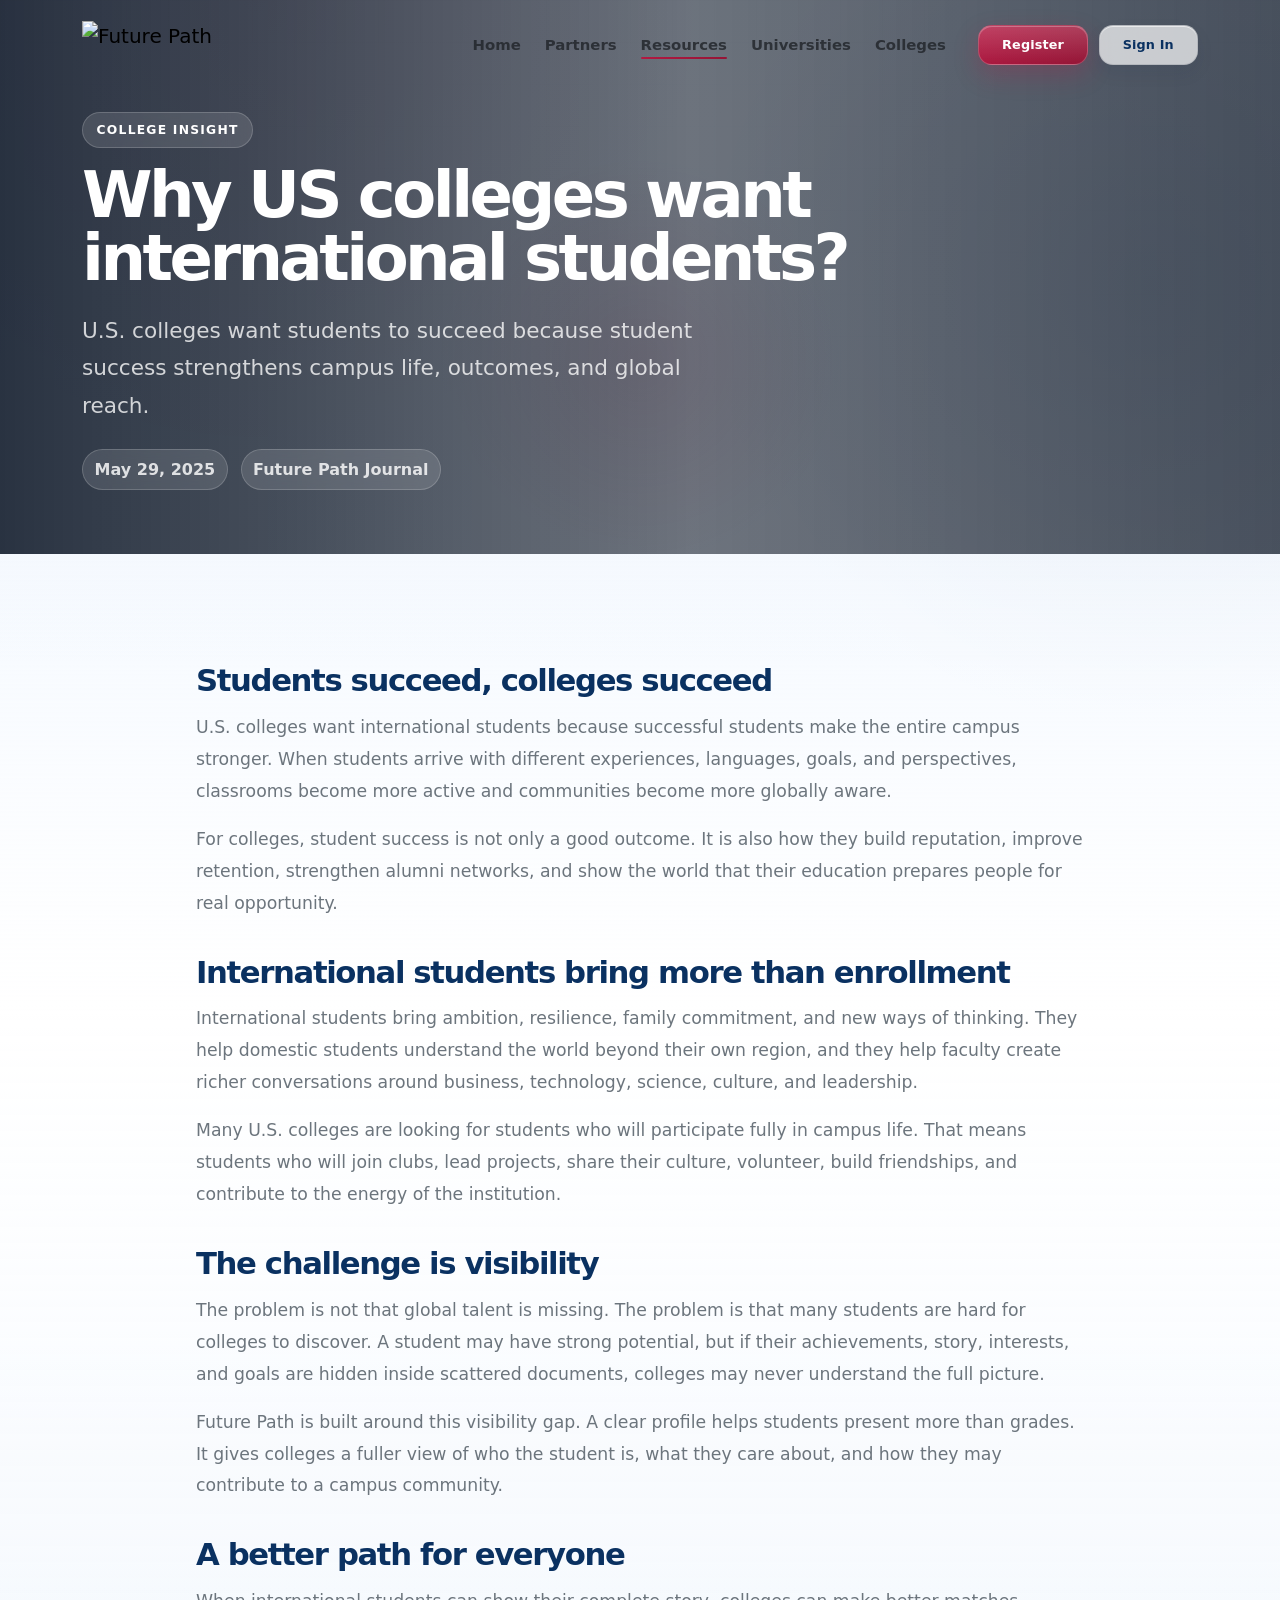
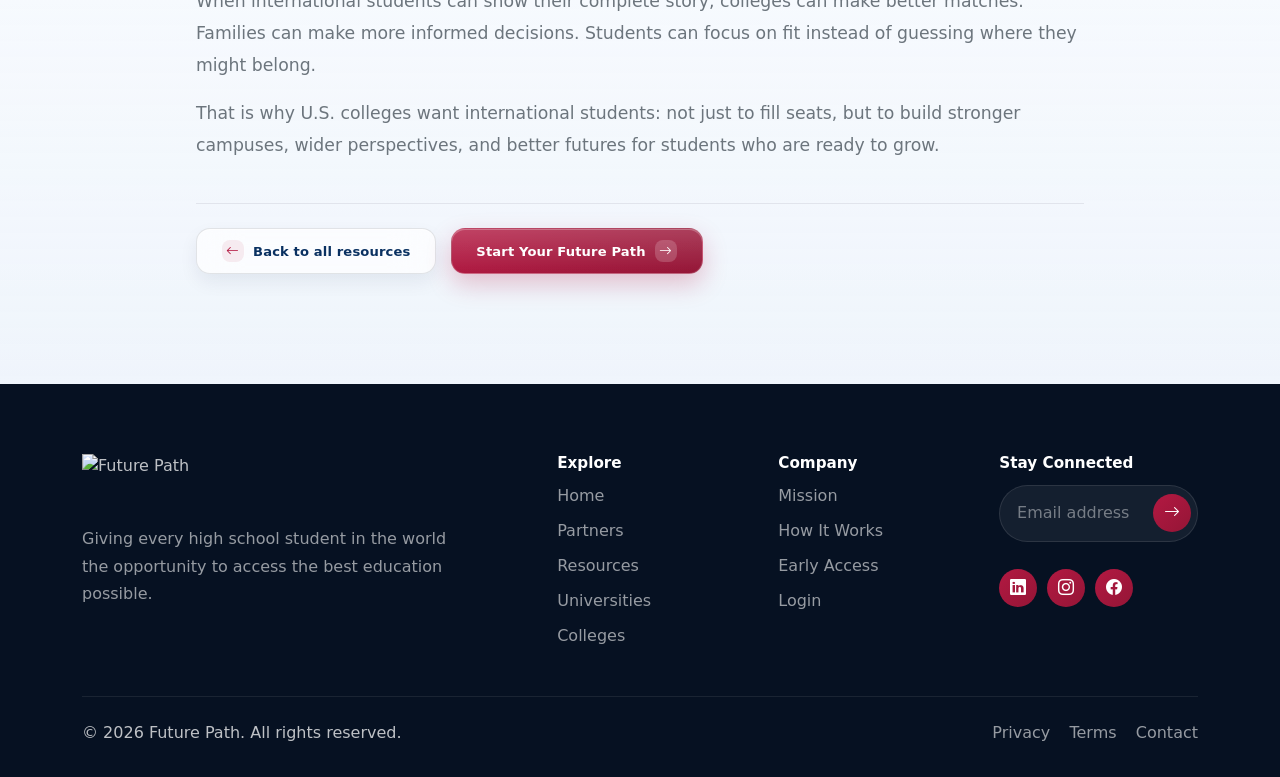
==== commit 1b87927a: "Profiles updated Profiles updated" ====
--- a/article.html
+++ b/article.html
@@ -64,7 +64,8 @@
             <li class="nav-item"><a class="nav-link" href="https://myfuturepath.us/web/login">Colleges</a></li>
           </ul>
           <div class="nav-actions ms-lg-4">
-            <a class="btn btn-primary-gradient" href="https://myfuturepath.us/web/login">Login</a>
+            <a class="btn btn-primary-gradient" href="registration.html">Register</a>
+            <a class="btn btn-glass" href="https://myfuturepath.us/web/login">Sign In</a>
           </div>
         </div>
       </div>
--- a/style.css
+++ b/style.css
@@ -667,6 +667,122 @@
   font-size: 0.8rem;
 }
 
+.profile-menu {
+  position: relative;
+}
+
+.profile-trigger {
+  display: inline-flex;
+  align-items: center;
+  gap: 0.55rem;
+  min-height: 44px;
+  padding: 0.38rem 0.58rem 0.38rem 0.42rem;
+  color: var(--fp-navy);
+  font: inherit;
+  font-size: 0.86rem;
+  font-weight: 820;
+  border: 1px solid rgba(10, 49, 97, 0.12);
+  border-radius: 999px;
+  background: rgba(255, 255, 255, 0.76);
+  box-shadow: 0 12px 30px rgba(8, 32, 75, 0.09), inset 0 1px 0 rgba(255, 255, 255, 0.82);
+  cursor: pointer;
+  backdrop-filter: blur(18px);
+  transition: transform 0.22s ease, border-color 0.22s ease, box-shadow 0.22s ease, background 0.22s ease;
+}
+
+.profile-trigger:hover,
+.profile-menu.open .profile-trigger {
+  border-color: rgba(179, 25, 66, 0.2);
+  background: rgba(255, 255, 255, 0.94);
+  box-shadow: 0 16px 34px rgba(8, 32, 75, 0.13), inset 0 1px 0 rgba(255, 255, 255, 0.86);
+  transform: translateY(-1px);
+}
+
+.profile-avatar {
+  display: grid;
+  width: 32px;
+  height: 32px;
+  place-items: center;
+  color: var(--fp-white);
+  border-radius: 50%;
+  background: var(--fp-brand-gradient);
+  box-shadow: 0 10px 22px rgba(179, 25, 66, 0.24);
+}
+
+.profile-name {
+  line-height: 1;
+}
+
+.profile-chevron {
+  color: var(--fp-red);
+  font-size: 0.78rem;
+  transition: transform 0.2s ease;
+}
+
+.profile-menu.open .profile-chevron {
+  transform: rotate(180deg);
+}
+
+.profile-dropdown {
+  position: absolute;
+  top: calc(100% + 0.75rem);
+  right: 0;
+  z-index: 1100;
+  display: grid;
+  gap: 0.25rem;
+  width: 210px;
+  padding: 0.55rem;
+  border: 1px solid rgba(15, 23, 42, 0.08);
+  border-radius: 22px;
+  background: rgba(255, 255, 255, 0.94);
+  box-shadow: 0 24px 60px rgba(8, 32, 75, 0.16);
+  opacity: 0;
+  pointer-events: none;
+  visibility: hidden;
+  transform: translateY(-8px);
+  backdrop-filter: blur(22px);
+  transition: opacity 0.18s ease, transform 0.18s ease, visibility 0.18s ease;
+}
+
+.profile-menu.open .profile-dropdown {
+  opacity: 1;
+  pointer-events: auto;
+  visibility: visible;
+  transform: translateY(0);
+}
+
+.profile-menu-button {
+  display: flex;
+  align-items: center;
+  gap: 0.65rem;
+  width: 100%;
+  padding: 0.72rem 0.8rem;
+  color: rgba(7, 22, 47, 0.78);
+  font: inherit;
+  font-size: 0.9rem;
+  font-weight: 760;
+  text-align: left;
+  border: 0;
+  border-radius: 16px;
+  background: transparent;
+  cursor: pointer;
+  transition: color 0.2s ease, background 0.2s ease, transform 0.2s ease;
+}
+
+.profile-menu-button:hover {
+  color: var(--fp-navy);
+  background: rgba(10, 49, 97, 0.08);
+  transform: translateX(2px);
+}
+
+.profile-menu-button i {
+  color: var(--fp-red);
+}
+
+.logout-button {
+  color: var(--fp-red);
+}
+
 .hamburger-lines {
   display: grid;
   gap: 5px;
@@ -1508,6 +1624,17 @@
 
 .partner-card-top .icon-bubble {
   margin-bottom: 0;
+}
+
+.partner-card-action {
+  display: flex;
+  justify-content: center;
+  margin-top: auto;
+  padding-top: 1rem;
+}
+
+.partner-card-action .btn {
+  width: fit-content;
 }
 
 .partner-card h3 {
@@ -3071,6 +3198,368 @@
   background: rgba(255, 255, 255, 0.66);
 }
 
+.registration-hero,
+.profile-shell {
+  min-height: 100vh;
+  padding: 9rem 0 5rem;
+}
+
+.registration-copy {
+  max-width: 820px;
+}
+
+.registration-copy .hero-subtitle {
+  max-width: 680px;
+}
+
+.registration-form-card {
+  max-width: 880px;
+  margin: 3rem auto 0;
+  padding: clamp(1.35rem, 3vw, 2.25rem);
+}
+
+.registration-options {
+  display: grid;
+  grid-template-columns: repeat(2, minmax(0, 1fr));
+  gap: 1.25rem;
+  max-width: 980px;
+  margin: 3rem auto 0;
+}
+
+.registration-card {
+  position: relative;
+  overflow: hidden;
+  padding: clamp(1.4rem, 3vw, 2rem);
+  border: 1px solid rgba(15, 23, 42, 0.08);
+  border-radius: var(--fp-radius);
+  background: rgba(255, 255, 255, 0.84);
+  box-shadow: 0 24px 70px rgba(8, 32, 75, 0.1);
+  backdrop-filter: blur(20px);
+}
+
+.registration-card::before {
+  position: absolute;
+  inset: -1px;
+  z-index: -1;
+  content: "";
+  background: radial-gradient(circle at 14% 0%, rgba(179, 25, 66, 0.14), transparent 34%);
+}
+
+.registration-card-icon {
+  display: grid;
+  width: 58px;
+  height: 58px;
+  place-items: center;
+  margin-bottom: 1.2rem;
+  color: var(--fp-white);
+  font-size: 1.35rem;
+  border-radius: 20px;
+  background: var(--fp-brand-gradient);
+  box-shadow: 0 18px 44px rgba(179, 25, 66, 0.18);
+}
+
+.registration-card-icon.parent {
+  background: linear-gradient(135deg, var(--fp-navy), var(--fp-sky));
+}
+
+.registration-card > span {
+  color: var(--fp-red);
+  font-size: 0.76rem;
+  font-weight: 900;
+  letter-spacing: 0.08em;
+  text-transform: uppercase;
+}
+
+.registration-card h2 {
+  margin: 0.55rem 0 0.8rem;
+  color: var(--fp-navy);
+  font-size: clamp(1.55rem, 3vw, 2.2rem);
+  font-weight: 900;
+  line-height: 1.04;
+  letter-spacing: -0.045em;
+}
+
+.registration-card p {
+  margin: 0 0 1.5rem;
+  color: var(--fp-muted);
+  line-height: 1.65;
+}
+
+.profile-header {
+  display: flex;
+  align-items: flex-end;
+  justify-content: space-between;
+  gap: 1.5rem;
+  margin-bottom: 2rem;
+}
+
+.profile-page[data-profile-role="student"] .profile-header,
+.profile-page[data-profile-role="parent"] .profile-header {
+  display: none;
+}
+
+.profile-header .display-heading {
+  margin-bottom: 0.65rem;
+}
+
+.profile-header .hero-subtitle {
+  max-width: 720px;
+  margin-bottom: 0;
+}
+
+.profile-role-badge {
+  display: inline-flex;
+  align-items: center;
+  min-height: 40px;
+  padding: 0.55rem 0.95rem;
+  color: var(--fp-white);
+  font-size: 0.82rem;
+  font-weight: 900;
+  border-radius: 999px;
+  background: var(--fp-brand-gradient);
+  box-shadow: 0 16px 38px rgba(179, 25, 66, 0.18);
+}
+
+.profile-layout {
+  display: grid;
+  grid-template-columns: minmax(260px, 320px) minmax(0, 1fr);
+  gap: 1.25rem;
+  align-items: start;
+}
+
+.profile-sidebar-card,
+.profile-content-card {
+  border: 1px solid rgba(15, 23, 42, 0.08);
+  border-radius: var(--fp-radius);
+  background: rgba(255, 255, 255, 0.88);
+  box-shadow: 0 24px 70px rgba(8, 32, 75, 0.1);
+  backdrop-filter: blur(20px);
+}
+
+.profile-sidebar-card {
+  position: sticky;
+  top: 6.5rem;
+  padding: 1rem;
+}
+
+.profile-sidebar-user {
+  display: flex;
+  align-items: center;
+  gap: 0.8rem;
+  padding: 0.5rem 0.45rem 1rem;
+  border-bottom: 1px solid rgba(15, 23, 42, 0.08);
+}
+
+.profile-sidebar-user > span {
+  display: grid;
+  width: 44px;
+  height: 44px;
+  place-items: center;
+  color: var(--fp-white);
+  border-radius: 16px;
+  background: var(--fp-brand-gradient);
+}
+
+.profile-sidebar-user strong,
+.profile-sidebar-user small {
+  display: block;
+}
+
+.profile-sidebar-user strong {
+  color: var(--fp-navy);
+  font-weight: 900;
+}
+
+.profile-sidebar-user small {
+  color: var(--fp-muted);
+  font-size: 0.78rem;
+  font-weight: 760;
+}
+
+.profile-sidebar-nav {
+  display: grid;
+  gap: 0.35rem;
+  margin-top: 1rem;
+}
+
+.profile-sidebar-link {
+  display: flex;
+  align-items: center;
+  gap: 0.72rem;
+  width: 100%;
+  padding: 0.72rem 0.8rem;
+  color: rgba(7, 22, 47, 0.74);
+  font: inherit;
+  font-size: 0.9rem;
+  font-weight: 780;
+  line-height: 1.25;
+  text-align: left;
+  border: 0;
+  border-radius: 16px;
+  background: transparent;
+  cursor: pointer;
+  transition: color 0.2s ease, background 0.2s ease, transform 0.2s ease;
+}
+
+.profile-sidebar-link i {
+  display: grid;
+  flex: 0 0 auto;
+  width: 28px;
+  height: 28px;
+  place-items: center;
+  color: var(--fp-red);
+  border-radius: 10px;
+  background: rgba(179, 25, 66, 0.08);
+}
+
+.profile-sidebar-link:hover,
+.profile-sidebar-link.active {
+  color: var(--fp-navy);
+  background: rgba(10, 49, 97, 0.08);
+  transform: translateX(2px);
+}
+
+.profile-content-card {
+  min-height: 560px;
+  padding: clamp(1.35rem, 3vw, 2rem);
+}
+
+.profile-section-heading {
+  margin-bottom: 1.5rem;
+}
+
+.profile-section-heading span {
+  color: var(--fp-red);
+  font-size: 0.76rem;
+  font-weight: 900;
+  letter-spacing: 0.08em;
+  text-transform: uppercase;
+}
+
+.profile-section-heading h2 {
+  margin: 0.45rem 0 0.55rem;
+  color: var(--fp-navy);
+  font-size: clamp(1.7rem, 3vw, 2.45rem);
+  font-weight: 900;
+  letter-spacing: -0.045em;
+}
+
+.profile-section-heading p {
+  max-width: 700px;
+  margin: 0;
+  color: var(--fp-muted);
+  line-height: 1.65;
+}
+
+.profile-form-grid {
+  display: grid;
+  grid-template-columns: repeat(2, minmax(0, 1fr));
+  gap: 1rem;
+}
+
+.profile-form label {
+  display: grid;
+  gap: 0.45rem;
+}
+
+.profile-form label span {
+  color: rgba(7, 22, 47, 0.72);
+  font-size: 0.84rem;
+  font-weight: 820;
+}
+
+.profile-form sup {
+  color: var(--fp-red);
+  font-size: 0.75em;
+}
+
+.profile-form input,
+.profile-form select {
+  width: 100%;
+  min-height: 48px;
+  padding: 0.72rem 0.85rem;
+  color: var(--fp-ink);
+  font: inherit;
+  border: 1px solid rgba(15, 23, 42, 0.1);
+  border-radius: 15px;
+  background: rgba(248, 249, 250, 0.9);
+  outline: none;
+  transition: border-color 0.2s ease, box-shadow 0.2s ease, background 0.2s ease;
+}
+
+.profile-form input:focus,
+.profile-form select:focus {
+  border-color: rgba(179, 25, 66, 0.35);
+  background: var(--fp-white);
+  box-shadow: 0 0 0 4px rgba(179, 25, 66, 0.08);
+}
+
+.profile-photo-field {
+  grid-column: span 2;
+}
+
+.profile-form-wide {
+  grid-column: span 2;
+}
+
+.profile-form input[type="file"] {
+  padding: 0.65rem;
+  background: var(--fp-white);
+}
+
+.profile-form-actions {
+  display: flex;
+  justify-content: flex-end;
+  margin-top: 1.35rem;
+}
+
+.registration-form-status {
+  margin: 1rem 0 0;
+  padding: 0.8rem 1rem;
+  color: var(--fp-navy);
+  font-weight: 780;
+  border: 1px solid rgba(10, 49, 97, 0.12);
+  border-radius: 16px;
+  background: rgba(10, 49, 97, 0.06);
+}
+
+.profile-empty-state {
+  display: grid;
+  place-items: center;
+  min-height: 320px;
+  padding: 2rem;
+  color: var(--fp-muted);
+  text-align: center;
+  border: 1px dashed rgba(15, 23, 42, 0.14);
+  border-radius: 22px;
+  background: rgba(248, 249, 250, 0.68);
+}
+
+.profile-empty-state i {
+  display: grid;
+  width: 58px;
+  height: 58px;
+  place-items: center;
+  margin-bottom: 1rem;
+  color: var(--fp-red);
+  font-size: 1.35rem;
+  border-radius: 20px;
+  background: rgba(179, 25, 66, 0.08);
+}
+
+.profile-empty-state h3 {
+  margin: 0 0 0.45rem;
+  color: var(--fp-navy);
+  font-weight: 900;
+  letter-spacing: -0.03em;
+}
+
+.profile-empty-state p {
+  max-width: 460px;
+  margin: 0;
+  line-height: 1.65;
+}
+
 .article-hero {
   --article-hero-image: linear-gradient(135deg, #07162f, #0d2552);
   display: flex;
@@ -3475,6 +3964,45 @@
     margin-top: 1rem;
   }
 
+  .profile-menu,
+  .profile-trigger {
+    width: 100%;
+  }
+
+  .profile-trigger {
+    justify-content: center;
+  }
+
+  .profile-dropdown {
+    position: static;
+    display: none;
+    width: 100%;
+    margin-top: 0.65rem;
+    opacity: 1;
+    pointer-events: auto;
+    visibility: visible;
+    transform: none;
+  }
+
+  .profile-menu.open .profile-dropdown {
+    display: grid;
+    transform: none;
+  }
+
+  .registration-options,
+  .profile-layout {
+    grid-template-columns: 1fr;
+  }
+
+  .profile-header {
+    align-items: flex-start;
+    flex-direction: column;
+  }
+
+  .profile-sidebar-card {
+    position: static;
+  }
+
   .hero-copy {
     padding-top: 7rem;
   }
@@ -3658,6 +4186,22 @@
   .progress-widget,
   .wide-widget {
     grid-column: span 1;
+  }
+
+  .profile-form-grid {
+    grid-template-columns: 1fr;
+  }
+
+  .profile-photo-field {
+    grid-column: span 1;
+  }
+
+  .profile-form-wide {
+    grid-column: span 1;
+  }
+
+  .profile-form-actions {
+    justify-content: flex-start;
   }
 
   .final-cta {
